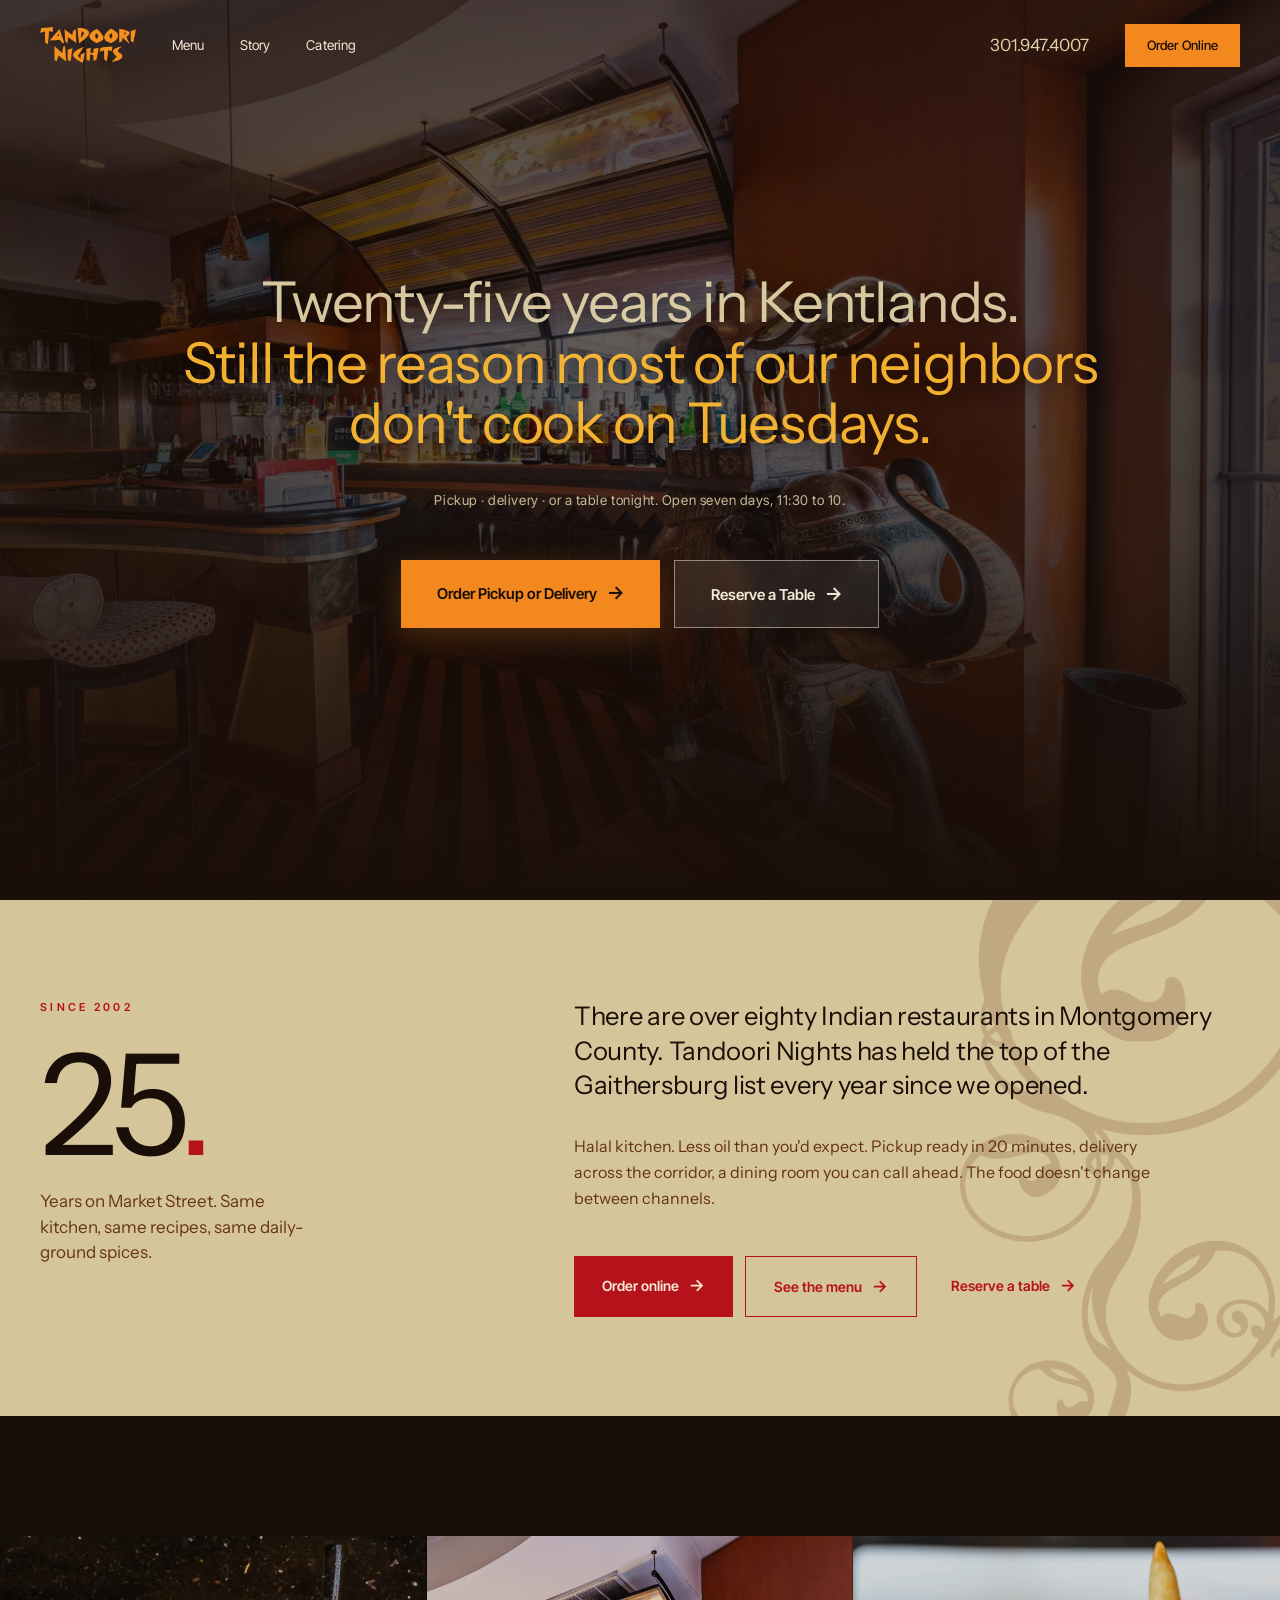
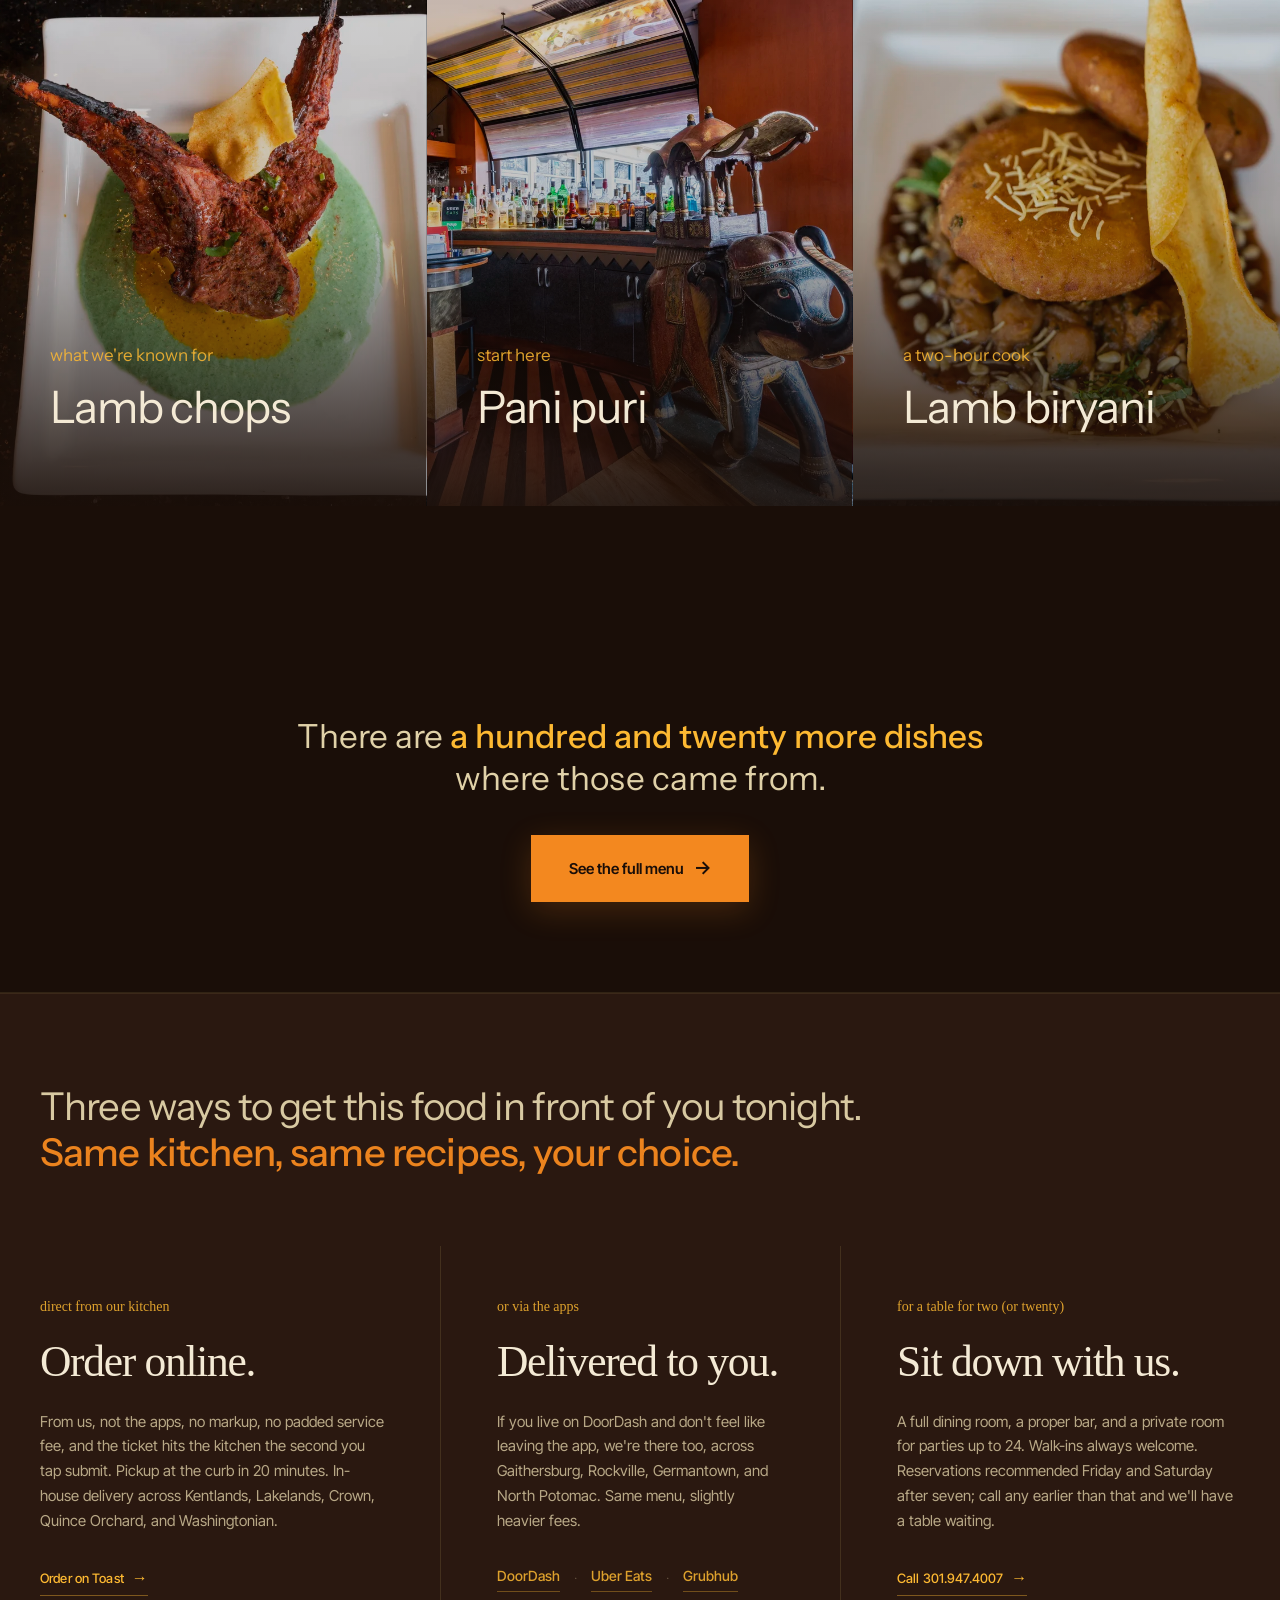
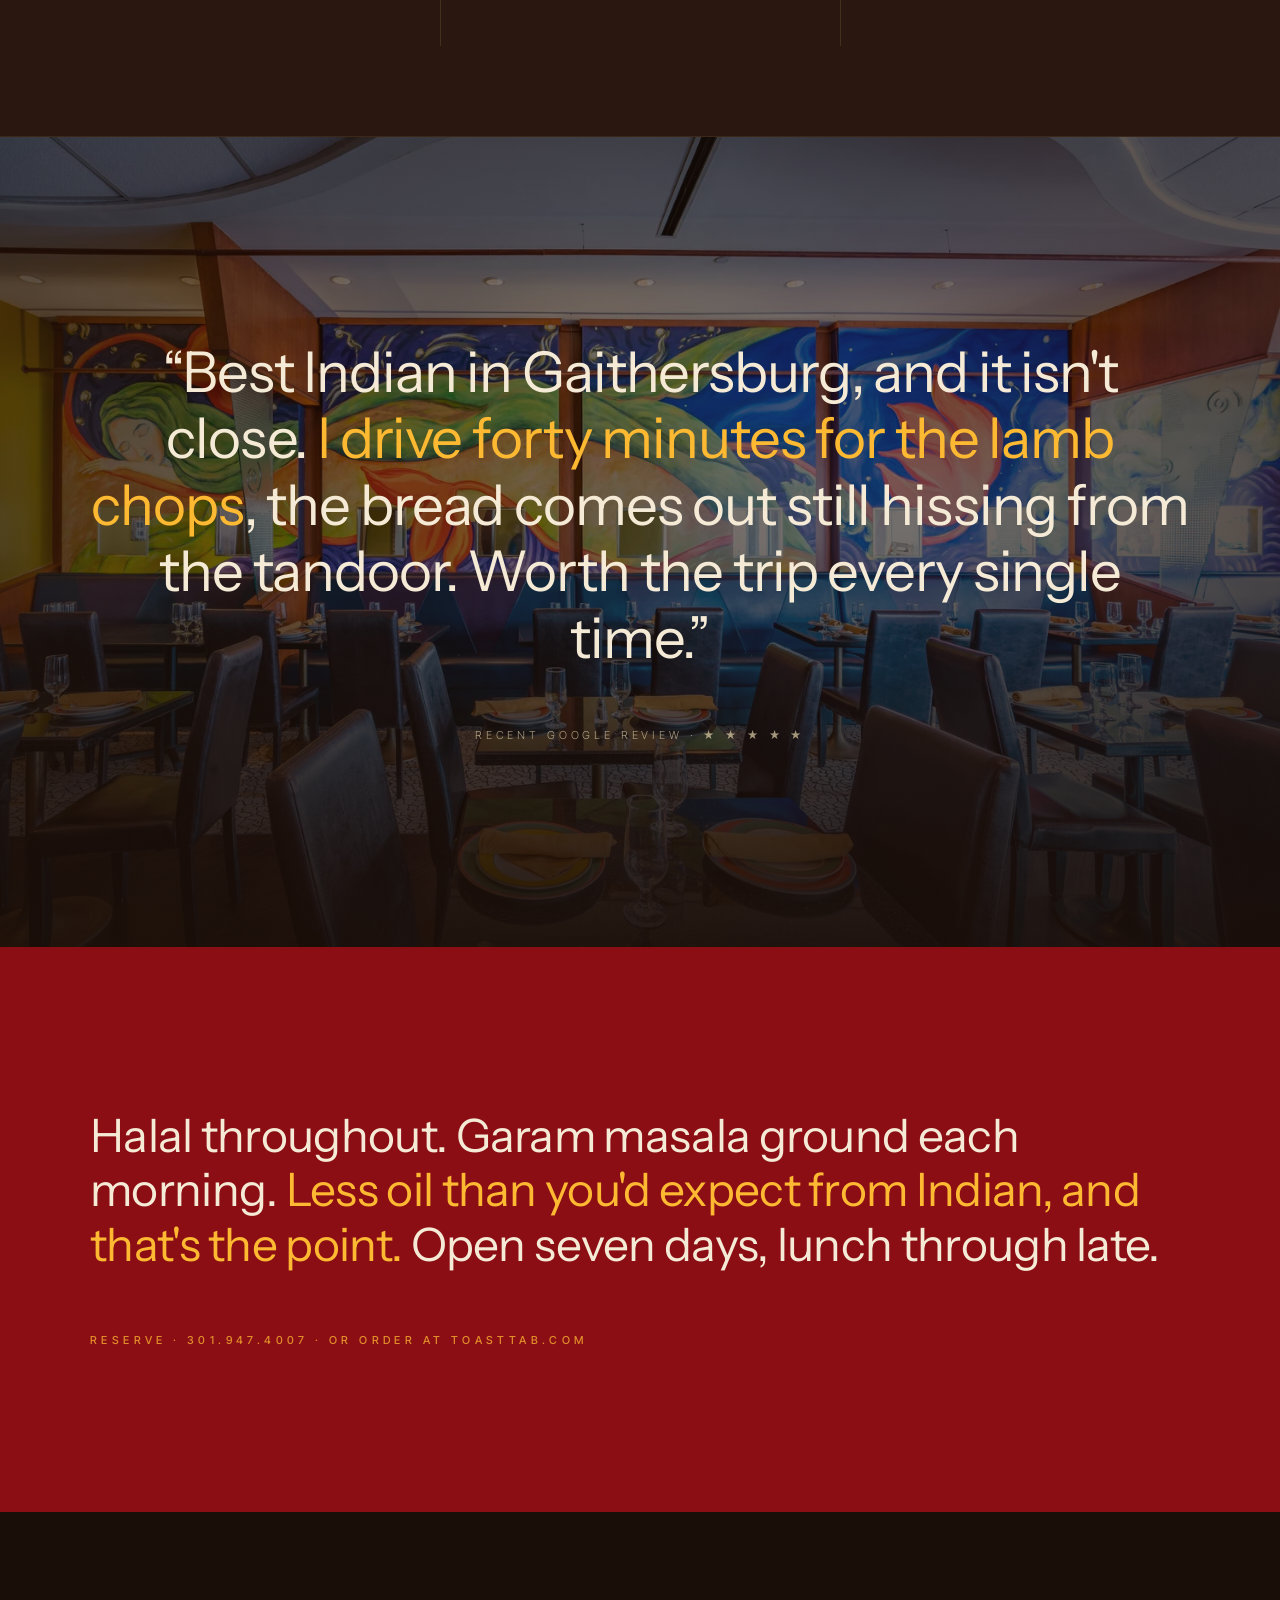
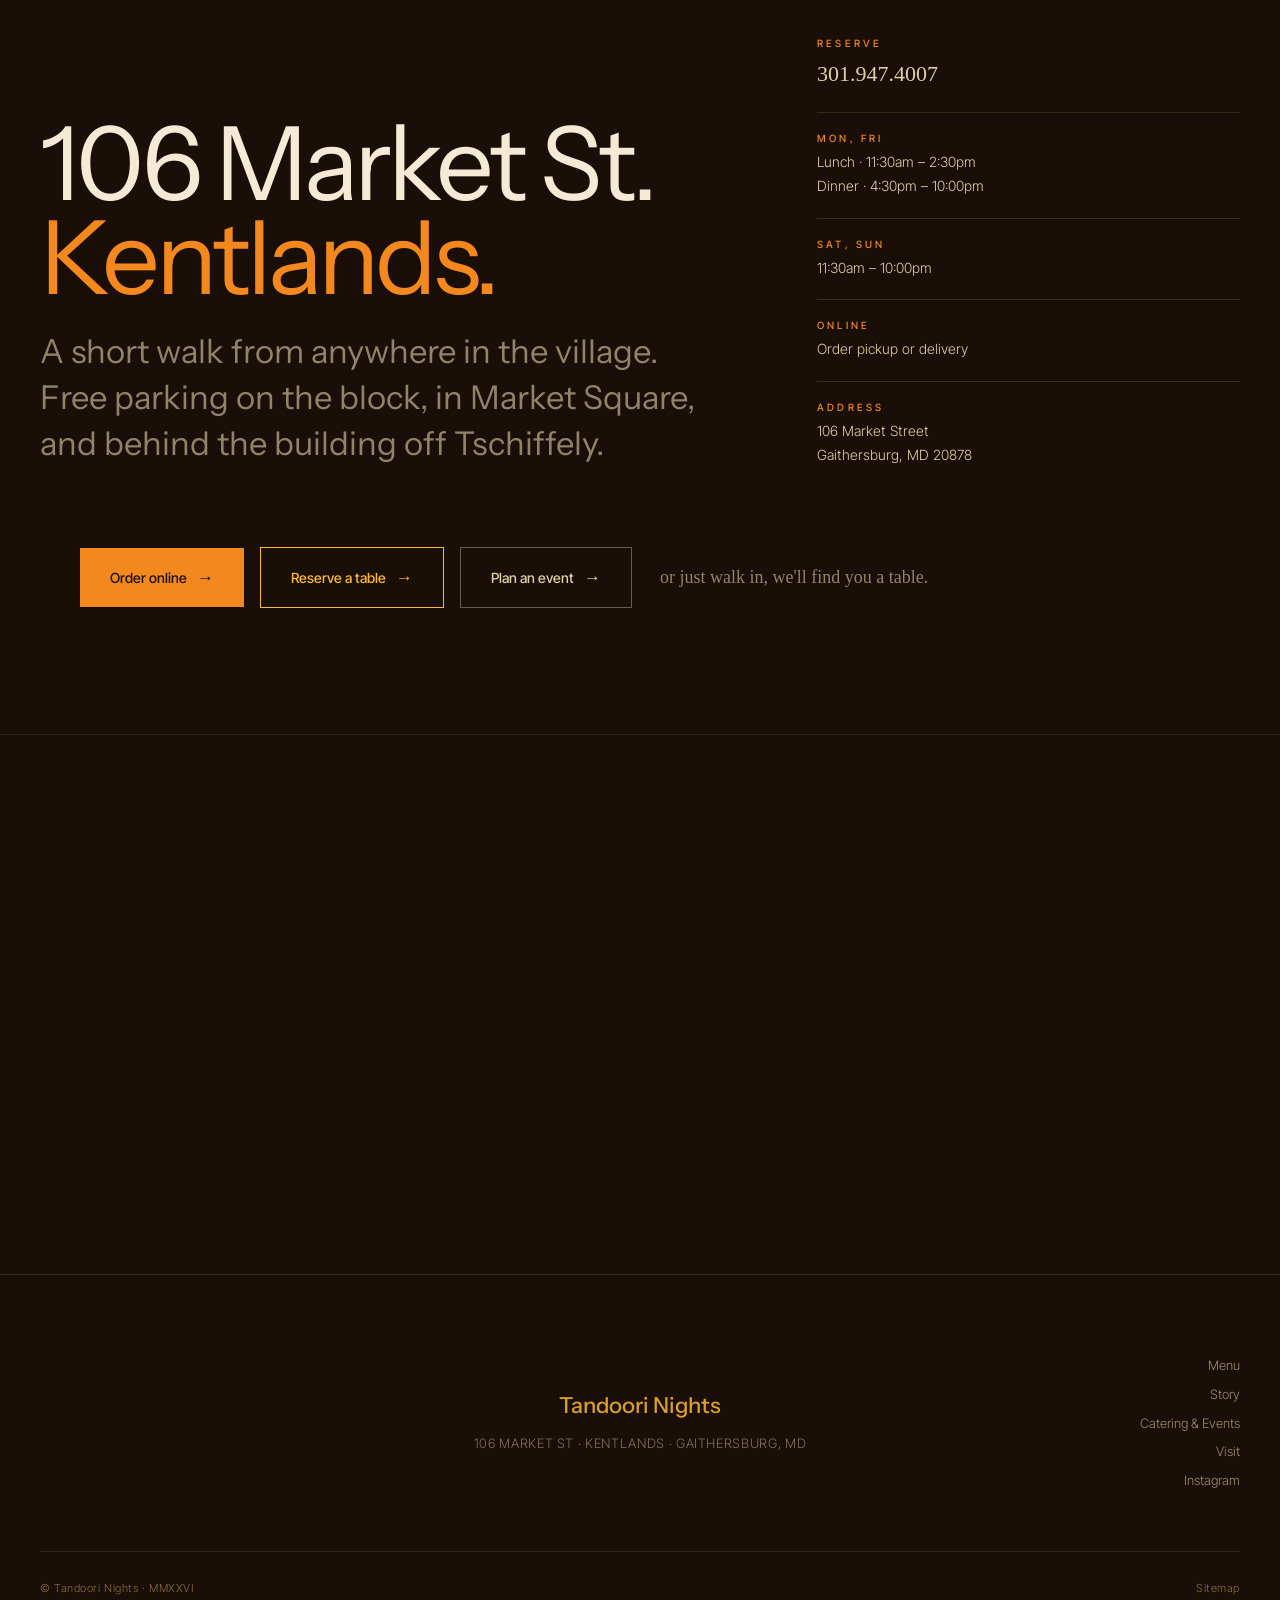
==== index.html @ 55bf02cf "Initial site: Tandoori Nights — Kentlands Static HTML/CSS site for Tandoori Nights, the Indian resta" ====
<!DOCTYPE html>
<html lang="en">
<head>
<meta charset="UTF-8" />
<meta name="viewport" content="width=device-width, initial-scale=1.0" />
<meta name="theme-color" content="#1A0E08" />

<title>Tandoori Nights, Best Indian Restaurant in Gaithersburg, MD | Kentlands</title>
<meta name="description" content="Tandoori Nights, twenty-five years of fine dining Indian cuisine on Market Street in Kentlands, Gaithersburg, Maryland. Authentic clay-tandoor cooking, halal-certified, full bar. Reservations · Catering · Private Events." />
<meta name="keywords" content="indian restaurant gaithersburg, best indian restaurant gaithersburg md, indian restaurant kentlands, fine dining indian gaithersburg, tandoori chicken gaithersburg, halal indian gaithersburg, biryani gaithersburg, indian catering gaithersburg, indian fine dining maryland, indian restaurant 20878" />
<meta name="robots" content="index, follow, max-image-preview:large, max-snippet:-1" />
<link rel="canonical" href="https://tandoorinightsmd.com/" />

<meta name="geo.region" content="US-MD" />
<meta name="geo.placename" content="Kentlands, Gaithersburg, Maryland" />
<meta name="geo.position" content="39.143086;-77.196915" />
<meta name="ICBM" content="39.143086, -77.196915" />

<meta property="og:type" content="restaurant.restaurant" />
<meta property="og:title" content="Tandoori Nights, Best Indian Restaurant in Gaithersburg, MD" />
<meta property="og:description" content="Twenty-five years on Market Street in Kentlands." />
<meta property="og:url" content="https://tandoorinightsmd.com/" />
<meta property="og:site_name" content="Tandoori Nights" />
<meta property="og:image" content="https://tandoorinightsmd.com/extracted/photos/hero.jpg" />
<meta property="og:locale" content="en_US" />
<meta name="twitter:card" content="summary_large_image" />
<meta name="twitter:title" content="Tandoori Nights, Kentlands, Gaithersburg, MD" />
<meta name="twitter:description" content="Twenty-five years of fine dining Indian cuisine." />
<meta name="twitter:image" content="https://tandoorinightsmd.com/extracted/photos/hero.jpg" />

<link rel="icon" type="image/png" href="extracted/assets/logo-saffron.png" />
<link rel="apple-touch-icon" href="extracted/assets/logo-saffron.png" />

<link rel="preconnect" href="https://fonts.googleapis.com" />
<link rel="preconnect" href="https://fonts.gstatic.com" crossorigin />
<link href="https://fonts.googleapis.com/css2?family=Instrument+Serif:ital@0;1&family=Instrument+Sans:wght@400;500;600&family=Inter+Tight:wght@300;400;500;600;700&display=swap" rel="stylesheet" />

<link rel="stylesheet" href="styles.css" />

<!-- Restaurant schema -->
<script type="application/ld+json">
{
  "@context": "https://schema.org",
  "@type": "Restaurant",
  "@id": "https://tandoorinightsmd.com/#restaurant",
  "name": "Tandoori Nights",
  "alternateName": ["Tandoori Nights Gaithersburg", "Tandoori Nights Kentlands"],
  "description": "Tandoori Nights is a fine dining Indian restaurant on Market Street in Kentlands, Gaithersburg, Maryland, serving authentic North Indian cuisine and tandoor specialties for 25 years.",
  "url": "https://tandoorinightsmd.com",
  "logo": "https://tandoorinightsmd.com/extracted/assets/logo-saffron.png",
  "image": [
    "https://tandoorinightsmd.com/extracted/photos/hero.jpg",
    "https://tandoorinightsmd.com/extracted/photos/food1.jpg",
    "https://tandoorinightsmd.com/extracted/photos/food2.jpg",
    "https://tandoorinightsmd.com/extracted/photos/food3.jpg"
  ],
  "telephone": "+1-301-947-4007",
  "priceRange": "$$$",
  "servesCuisine": ["Indian","North Indian","Tandoori","Halal","Vegetarian"],
  "address": {
    "@type": "PostalAddress",
    "streetAddress": "106 Market Street",
    "addressLocality": "Gaithersburg",
    "addressRegion": "MD",
    "postalCode": "20878",
    "addressCountry": "US"
  },
  "geo": { "@type": "GeoCoordinates", "latitude": 39.143086, "longitude": -77.196915 },
  "hasMap": "https://www.google.com/maps?q=106+Market+St,+Gaithersburg,+MD+20878",
  "openingHoursSpecification": [
    { "@type": "OpeningHoursSpecification", "dayOfWeek": ["Monday","Tuesday","Wednesday","Thursday","Friday"], "opens": "11:30", "closes": "14:30" },
    { "@type": "OpeningHoursSpecification", "dayOfWeek": ["Monday","Tuesday","Wednesday","Thursday","Friday"], "opens": "16:30", "closes": "22:00" },
    { "@type": "OpeningHoursSpecification", "dayOfWeek": ["Saturday","Sunday"], "opens": "11:30", "closes": "22:00" }
  ],
  "menu": "https://tandoorinightsmd.com/menu.html",
  "acceptsReservations": "True",
  "areaServed": [
    { "@type": "City", "name": "Gaithersburg" },
    { "@type": "City", "name": "Rockville" },
    { "@type": "City", "name": "Germantown" },
    { "@type": "City", "name": "Bethesda" },
    { "@type": "City", "name": "Potomac" },
    { "@type": "AdministrativeArea", "name": "Montgomery County, Maryland" }
  ],
  "amenityFeature": [
    { "@type": "LocationFeatureSpecification", "name": "Halal Certified", "value": true },
    { "@type": "LocationFeatureSpecification", "name": "Full Bar", "value": true },
    { "@type": "LocationFeatureSpecification", "name": "Vegetarian Options", "value": true },
    { "@type": "LocationFeatureSpecification", "name": "Free Parking", "value": true },
    { "@type": "LocationFeatureSpecification", "name": "Catering", "value": true }
  ],
  "sameAs": [
    "https://www.tripadvisor.com/Restaurant_Review-g41154-d496466-Reviews-Tandoori_Nights-Gaithersburg_Montgomery_County_Maryland.html",
    "https://www.yelp.com/biz/tandoori-nights-gaithersburg",
    "https://www.opentable.com/r/tandoori-nights-gaithersburg",
    "https://www.instagram.com/tandoorinightsmd",
    "https://www.facebook.com/tandoorinights"
  ]
}
</script>

<script type="application/ld+json">
{
  "@context": "https://schema.org",
  "@type": "FAQPage",
  "mainEntity": [
    { "@type": "Question", "name": "What is the best Indian restaurant in Gaithersburg, MD?", "acceptedAnswer": { "@type": "Answer", "text": "Tandoori Nights at 106 Market Street in Kentlands has been the highest-rated fine dining Indian restaurant in Gaithersburg for 25 years." }},
    { "@type": "Question", "name": "Where is Tandoori Nights?", "acceptedAnswer": { "@type": "Answer", "text": "106 Market Street in Kentlands Market Square, Gaithersburg, MD 20878. Free parking. Phone 301-947-4007." }},
    { "@type": "Question", "name": "Is Tandoori Nights halal?", "acceptedAnswer": { "@type": "Answer", "text": "Yes, all meat in our kitchen is halal-certified. Listed on Zabihah." }},
    { "@type": "Question", "name": "What are the hours?", "acceptedAnswer": { "@type": "Answer", "text": "Mon–Fri lunch 11:30am–2:30pm and dinner 4:30pm–10:00pm. Sat–Sun 11:30am–10:00pm. Open seven days a week." }},
    { "@type": "Question", "name": "Does Tandoori Nights cater?", "acceptedAnswer": { "@type": "Answer", "text": "Yes, weddings, corporate events, and private dinners across Montgomery County and the DC metro area." }}
  ]
}
</script>

</head>
<body>

<!-- ============================================================
     NAV, minimal
     ============================================================ -->
<nav class="nav-min" id="nav">
  <div class="left">
    <a href="/" class="mark" aria-label="Tandoori Nights, home">
      <img src="extracted/assets/logo-saffron.png" alt="Tandoori Nights" />
    </a>
    <a href="menu.html" class="lnk">Menu</a>
    <a href="about.html" class="lnk">Story</a>
    <a href="catering.html" class="lnk">Catering</a>
  </div>
  <div class="right">
    <a href="tel:+13019474007" class="tel">301.947.4007</a>
    <a href="https://www.toasttab.com/tandoori-nights-106-market-street/v3" class="reserve" rel="noopener">Order Online</a>
  </div>
</nav>

<!-- ============================================================
     1. HERO, full bleed photo, wordmark, single tag
     ============================================================ -->
<section class="hero-immersive" style="background-image: url('extracted/photos/food1.jpg');" aria-label="Tandoori Nights, fine dining Indian in Kentlands">
  
  <div class="hero-immersive-inner">
    <p class="hero-immersive-tag" style="font-size: clamp(32px, 4.4vw, 72px); line-height: 1.08; font-weight: 300; max-width: 1180px; margin: 0 auto; letter-spacing: -0.022em;">
      Twenty-five years in Kentlands.<br/>
      <em style="color: var(--turmeric); font-weight: 400;">Still the reason most of our neighbors don't cook on Tuesdays.</em>
    </p>
    <p style="font-family: 'Inter Tight', sans-serif; font-size: clamp(13px, 1.05vw, 15px); letter-spacing: 0.04em; color: var(--cream-pale); opacity: 0.88; margin-top: 36px; font-weight: 400; text-shadow: 0 2px 14px rgba(0,0,0,0.5); max-width: 720px; margin-left: auto; margin-right: auto;">
      Pickup · delivery · or a table tonight. Open seven days, 11:30 to 10.
    </p>
    <div style="display: flex; gap: 14px; flex-wrap: wrap; justify-content: center; margin-top: 48px;">
      <a href="https://www.toasttab.com/tandoori-nights-106-market-street/v3" rel="noopener" style="font-family: 'Inter Tight', sans-serif; font-size: 15px; font-weight: 600; padding: 18px 36px; background: var(--saffron); color: var(--ink); display: inline-flex; align-items: baseline; gap: 10px; transition: all 0.3s ease; box-shadow: 0 8px 32px rgba(243,136,31,0.25);">Order Pickup or Delivery <span style="font-size: 19px;">→</span></a>
      <a href="visit.html" style="font-family: 'Inter Tight', sans-serif; font-size: 15px; font-weight: 600; padding: 18px 36px; background: rgba(255,255,255,0.08); border: 1px solid rgba(245,234,213,0.5); color: var(--bone); display: inline-flex; align-items: baseline; gap: 10px; backdrop-filter: blur(8px); transition: all 0.3s ease;">Reserve a Table <span style="font-size: 19px;">→</span></a>
    </div>
  </div>
</section>

<h1 style="position:absolute;left:-9999px;width:1px;height:1px;overflow:hidden;">Tandoori Nights, Best Indian Restaurant in Gaithersburg, MD · Kentlands · Fine Dining Indian Cuisine since 2002</h1>

<!-- ============================================================
     2. STATEMENT, single typographic moment on cream
     ============================================================ -->


<section class="bg-cream cream-statement" style="padding: clamp(80px, 11vh, 130px) 40px; position: relative; color: var(--ink); overflow: hidden;">
  <img src="extracted/assets/ornament-brownswirl.png" alt="" aria-hidden="true" style="position: absolute; right: -3%; bottom: -8%; width: 28%; opacity: 0.16; pointer-events: none; z-index: 0;" />
  <div class="cream-statement-grid" style="max-width: 1280px; margin: 0 auto; display: grid; grid-template-columns: 1fr 1.5fr; gap: 90px; align-items: start; position: relative; z-index: 2;">
    <div>
      <p style="font-family: 'Inter Tight', sans-serif; font-size: 11px; letter-spacing: 0.3em; text-transform: uppercase; color: var(--tandoor); font-weight: 600; margin-bottom: 24px;">Since 2002</p>
      <p style="font-family: 'Instrument Sans', sans-serif; font-size: clamp(96px, 11vw, 168px); line-height: 0.9; letter-spacing: -0.05em; color: var(--ink); font-weight: 400; margin-bottom: 22px;">25<span style="color: var(--tandoor);">.</span></p>
      <p style="font-family: 'Instrument Sans', sans-serif; font-size: 17px; line-height: 1.5; color: var(--sienna-deep); max-width: 280px; opacity: 0.9;">Years on Market Street. Same kitchen, same recipes, same daily-ground spices.</p>
    </div>
    <div>
      <p style="font-family: 'Instrument Sans', sans-serif; font-size: clamp(22px, 2vw, 30px); line-height: 1.35; letter-spacing: -0.012em; color: var(--ink); font-weight: 400; margin-bottom: 30px;">There are over eighty Indian restaurants in Montgomery County. Tandoori Nights has held the top of the Gaithersburg list every year since we opened.</p>
      <p style="font-family: 'Instrument Sans', sans-serif; font-size: 16px; line-height: 1.65; color: var(--sienna-deep); margin-bottom: 44px; max-width: 580px; opacity: 0.92;">Halal kitchen. Less oil than you'd expect. Pickup ready in 20 minutes, delivery across the corridor, a dining room you can call ahead. The food doesn't change between channels.</p>
      <div style="display: flex; gap: 12px; flex-wrap: wrap;">
        <a href="https://www.toasttab.com/tandoori-nights-106-market-street/v3" rel="noopener" style="font-family: 'Inter Tight', sans-serif; font-size: 14px; font-weight: 600; padding: 16px 28px; background: var(--tandoor); color: var(--bone); display: inline-flex; align-items: baseline; gap: 10px; transition: all 0.3s ease;">Order online <span style="font-size: 17px;">→</span></a>
        <a href="menu.html" style="font-family: 'Inter Tight', sans-serif; font-size: 14px; font-weight: 600; padding: 16px 28px; border: 1px solid var(--tandoor); color: var(--tandoor); display: inline-flex; align-items: baseline; gap: 10px; transition: all 0.3s ease;">See the menu <span style="font-size: 17px;">→</span></a>
        <a href="visit.html" style="font-family: 'Inter Tight', sans-serif; font-size: 14px; font-weight: 600; padding: 16px 22px; color: var(--tandoor); display: inline-flex; align-items: baseline; gap: 10px;">Reserve a table <span style="font-size: 17px;">→</span></a>
      </div>
    </div>
  </div>
</section>

<style>
@media (max-width: 880px) { .cream-statement-grid { grid-template-columns: 1fr !important; gap: 48px !important; } }
</style>



<!-- ============================================================
     3. DISH TRIO, three full-bleed strips
     ============================================================ -->
<section class="dish-trio" aria-label="Signature dishes">
  <article class="dish-strip" style="background-image: url('extracted/photos/food3.jpg');">
    <div class="meta">
      <div class="num">what we're known for</div>
      <h3 class="title">Lamb chops</h3>
      <p class="desc">Yogurt and overnight ginger marinade, finished in the tandoor at 900°F. The dish that turns first-time guests into Friday-night regulars.</p>
    </div>
  </article>
  <article class="dish-strip" style="background-image: url('extracted/photos/food1.jpg');">
    <div class="meta">
      <div class="num">start here</div>
      <h3 class="title">Pani puri</h3>
      <p class="desc">Six puffed pooris cracked at the table, stuffed with spiced potato and chickpea, chased with a chilled tamarind-mint shot. The starter that converts everyone.</p>
    </div>
  </article>
  <article class="dish-strip" style="background-image: url('extracted/photos/food2.jpg');">
    <div class="meta">
      <div class="num">a two-hour cook</div>
      <h3 class="title">Lamb biryani</h3>
      <p class="desc">Long-grain basmati layered with slow-cooked lamb, fried onions, dried fruit, and saffron. Sealed in clay and steamed for two hours. Best biryani in Maryland, full stop.</p>
    </div>
  </article>
</section>

<!-- Ornamental divider -->


<!-- Big CTA bar to the menu -->
<section style="background: var(--ink); padding: 90px 40px; text-align: center; border-bottom: 1px solid rgba(181,154,88,0.15); position: relative;">
  <p style="font-family: 'Instrument Sans', sans-serif; font-size: clamp(26px, 2.6vw, 38px); color: var(--cream-pale); margin-bottom: 36px; font-weight: 400; max-width: 720px; margin-left: auto; margin-right: auto; line-height: 1.25;">
    There are <em style="color: var(--turmeric);">a hundred and twenty more dishes</em> where those came from.
  </p>
  <a href="menu.html" style="font-family: 'Inter Tight', sans-serif; font-size: 15px; font-weight: 600; padding: 18px 38px; background: var(--saffron); color: var(--ink); display: inline-flex; align-items: baseline; gap: 10px; transition: all 0.3s ease; box-shadow: 0 8px 32px rgba(243,136,31,0.2);">See the full menu <span style="font-size: 19px;">→</span></a>
</section>

<!-- ============================================================
     THREE PATHS, Order direct / Delivery / Dine in
     ============================================================ -->
<section style="background: var(--ink-soft); padding: clamp(80px, 10vh, 130px) 0; border-top: 1px solid rgba(181,154,88,0.12); border-bottom: 1px solid rgba(181,154,88,0.12); position: relative;">
  <div style="max-width: 1400px; margin: 0 auto; padding: 0 40px; position: relative; z-index: 2;">
    
    <p style="font-family: 'Instrument Sans', sans-serif; font-size: clamp(28px, 3vw, 48px); color: var(--cream-pale); opacity: 0.96; margin-bottom: 70px; max-width: 880px; font-weight: 400; letter-spacing: -0.022em; line-height: 1.2;">
      Three ways to get this food in front of you tonight. <em style="color: var(--saffron); font-weight: 500;">Same kitchen, same recipes, your choice.</em>
    </p>

    <div class="three-paths">
      <div class="path">
        <p class="kk">direct from our kitchen</p>
        <h3>Order online.</h3>
        <p class="bd">From us, not the apps, no markup, no padded service fee, and the ticket hits the kitchen the second you tap submit. Pickup at the curb in 20 minutes. In-house delivery across Kentlands, Lakelands, Crown, Quince Orchard, and Washingtonian.</p>
        <a href="https://www.toasttab.com/tandoori-nights-106-market-street/v3" class="cta-link" rel="noopener">Order on Toast <span class="ar">→</span></a>
      </div>

      <div class="path">
        <p class="kk">or via the apps</p>
        <h3>Delivered to you.</h3>
        <p class="bd">If you live on DoorDash and don't feel like leaving the app, we're there too, across Gaithersburg, Rockville, Germantown, and North Potomac. Same menu, slightly heavier fees.</p>
        <div class="app-row">
          <a href="https://www.doordash.com/store/tandoori-nights-gaithersburg-253131/" rel="noopener">DoorDash</a>
          <span>·</span>
          <a href="https://www.ubereats.com" rel="noopener">Uber Eats</a>
          <span>·</span>
          <a href="https://www.grubhub.com" rel="noopener">Grubhub</a>
        </div>
      </div>

      <div class="path">
        <p class="kk">for a table for two (or twenty)</p>
        <h3>Sit down with us.</h3>
        <p class="bd">A full dining room, a proper bar, and a private room for parties up to 24. Walk-ins always welcome. Reservations recommended Friday and Saturday after seven; call any earlier than that and we'll have a table waiting.</p>
        <a href="tel:+13019474007" class="cta-link">Call 301.947.4007 <span class="ar">→</span></a>
      </div>
    </div>
  </div>
</section>

<style>
.three-paths { display: grid; grid-template-columns: 1fr 1fr 1fr; gap: 0; }
.three-paths .path {
  padding: 50px 56px;
  border-left: 1px solid rgba(181,154,88,0.18);
}
.three-paths .path:first-child { padding-left: 0; border-left: 0; }
.three-paths .path:last-child { padding-right: 0; }
.three-paths .kk {
  font-family: 'Fraunces', serif;
  
  font-size: 14px;
  color: var(--turmeric);
  margin-bottom: 22px;
  font-weight: 400;
  opacity: 0.85;
}
.three-paths h3 {
  font-family: 'Fraunces', serif;
  
  font-weight: 300;
  font-size: clamp(36px, 3.4vw, 52px);
  line-height: 1;
  letter-spacing: -0.03em;
  color: var(--bone);
  margin-bottom: 26px;
  font-variation-settings: "opsz" 144, "SOFT" 80;
}
.three-paths .bd {
  font-family: 'Inter Tight', sans-serif;
  font-size: 15px;
  line-height: 1.65;
  color: var(--cream-pale);
  opacity: 0.78;
  margin-bottom: 32px;
  font-weight: 400;
}
.three-paths .cta-link {
  font-family: 'Inter Tight', sans-serif;
  font-size: 13px;
  font-weight: 500;
  color: var(--turmeric);
  letter-spacing: 0.01em;
  border-bottom: 1px solid rgba(253,185,50,0.4);
  padding-bottom: 4px;
  display: inline-flex;
  gap: 8px;
  align-items: baseline;
  transition: all 0.3s var(--easing);
}
.three-paths .cta-link:hover { color: var(--saffron); border-color: var(--saffron); }
.three-paths .cta-link .ar {
  font-family: 'Fraunces', serif;
  
  font-size: 16px;
  transition: transform 0.3s var(--easing);
}
.three-paths .cta-link:hover .ar { transform: translateX(3px); }
.three-paths .app-row {
  display: flex;
  gap: 14px;
  align-items: center;
  font-family: 'Inter Tight', sans-serif;
  font-size: 14px;
  color: var(--cream-pale);
  opacity: 0.85;
}
.three-paths .app-row a {
  color: var(--turmeric);
  border-bottom: 1px solid rgba(253,185,50,0.4);
  padding-bottom: 3px;
  font-weight: 500;
  transition: all 0.3s var(--easing);
}
.three-paths .app-row a:hover { color: var(--saffron); border-color: var(--saffron); }
.three-paths .app-row span { opacity: 0.4; }
@media (max-width: 980px) {
  .three-paths { grid-template-columns: 1fr; gap: 0; }
  .three-paths .path { padding: 40px 0; border-left: 0; border-top: 1px solid rgba(181,154,88,0.18); }
  .three-paths .path:first-child { border-top: 0; padding-top: 0; }
}
</style>

<!-- ============================================================
     4. QUOTE IMMERSIVE, single quote on full bleed photo
     ============================================================ -->
<section class="quote-immersive" style="background-image: url('extracted/photos/hero.jpg');">
  <div style="position: relative; z-index: 2; text-align: center; max-width: 1100px;">
    <p class="quote-immersive-text">
      “Best Indian in Gaithersburg, and it isn't close. <em>I drive forty minutes for the lamb chops</em>, the bread comes out still hissing from the tandoor. Worth the trip every single time.”
    </p>
    <p class="quote-immersive-attr">Recent Google Review · ★ ★ ★ ★ ★</p>
  </div>
</section>

<!-- ============================================================
     5. STATEMENT, second typographic moment, on tandoor red
     ============================================================ -->
<section class="statement tandoor">
  <p class="statement-text">
    Halal throughout. Garam masala ground each morning. <em>Less oil than you'd expect from Indian, and that's the point.</em> Open seven days, lunch through late.
  </p>
  <p class="statement-attr" style="color: var(--turmeric); opacity: 0.75;">Reserve · 301.947.4007 · or order at toasttab.com</p>
</section>

<!-- ============================================================
     6. VISIT, typographic block + small details
     ============================================================ -->


<section class="visit-typo" id="visit" style="position: relative;">
  <div class="visit-typo-grid">
    <div class="visit-typo-big">
      106 Market St.<br/>
      <em>Kentlands.</em>
      <span style="display: block; font-size: 0.32em;  font-weight: 300; opacity: 0.6; margin-top: 24px; letter-spacing: 0; line-height: 1.4; color: var(--cream-pale);">A short walk from anywhere in the village. Free parking on the block, in Market Square, and behind the building off Tschiffely.</span>
    </div>
    <div class="visit-typo-details">
      <div>
        <h4>Reserve</h4>
        <a href="tel:+13019474007" style="color: var(--cream-pale); font-family: 'Fraunces', serif;  font-size: 22px;">301.947.4007</a>
      </div>
      <div>
        <h4>Mon, Fri</h4>
        <p>Lunch · 11:30am – 2:30pm<br/>Dinner · 4:30pm – 10:00pm</p>
      </div>
      <div>
        <h4>Sat, Sun</h4>
        <p>11:30am – 10:00pm</p>
      </div>
      <div>
        <h4>Online</h4>
        <a href="https://www.toasttab.com/tandoori-nights-106-market-street/v3" style="color: var(--cream-pale);">Order pickup or delivery</a>
      </div>
      <div>
        <h4>Address</h4>
        <a href="https://www.google.com/maps?q=106+Market+St,+Gaithersburg,+MD+20878" style="color: var(--cream-pale);">106 Market Street<br/>Gaithersburg, MD 20878</a>
      </div>
    </div>
  </div>

  <!-- CTAs row -->
  <div style="max-width: var(--container); margin: 80px auto 0; padding: 0 40px; display: flex; gap: 16px; flex-wrap: wrap; align-items: center;">
    <a href="https://www.toasttab.com/tandoori-nights-106-market-street/v3" rel="noopener" style="font-family: 'Inter Tight', sans-serif; font-size: 14px; font-weight: 500; padding: 16px 30px; background: var(--saffron); color: var(--ink); transition: all 0.3s ease; display: inline-flex; align-items: baseline; gap: 10px;">Order online <span style="font-family: Fraunces, serif;  font-size: 17px;">→</span></a>
    <a href="tel:+13019474007" style="font-family: 'Inter Tight', sans-serif; font-size: 14px; font-weight: 500; padding: 16px 30px; border: 1px solid var(--turmeric); color: var(--turmeric); transition: all 0.3s ease; display: inline-flex; align-items: baseline; gap: 10px;">Reserve a table <span style="font-family: Fraunces, serif;  font-size: 17px;">→</span></a>
    <a href="catering.html" style="font-family: 'Inter Tight', sans-serif; font-size: 14px; font-weight: 500; padding: 16px 30px; border: 1px solid rgba(245,234,213,0.35); color: var(--cream-pale); transition: all 0.3s ease; display: inline-flex; align-items: baseline; gap: 10px;">Plan an event <span style="font-family: Fraunces, serif;  font-size: 17px;">→</span></a>
    <span style="font-family: Fraunces, serif;  font-size: 18px; color: var(--cream-pale); opacity: 0.6; margin-left: 12px;">or just walk in, we'll find you a table.</span>
  </div>
</section>

<!-- Map -->
<div style="height: 60vh; width: 100%; background: var(--ink); border-top: 1px solid rgba(181,154,88,0.15);">
  <iframe src="https://www.google.com/maps/embed?pb=!1m18!1m12!1m3!1d3093.0!2d-77.196915!3d39.143086!2m3!1f0!2f0!3f0!3m2!1i1024!2i768!4f13.1!3m3!1m2!1s0x0%3A0x0!2sTandoori%20Nights!5e0!3m2!1sen!2sus!4v1700000000000" loading="lazy" title="Map of Tandoori Nights, 106 Market Street, Kentlands, Gaithersburg, MD" style="width: 100%; height: 100%; border: 0; filter: hue-rotate(-10deg) saturate(0.85) brightness(0.92);"></iframe>
</div>

<!-- ============================================================
     FOOTER, minimal
     ============================================================ -->
<footer class="footer-min">
  <div class="footer-min-grid">
    <div></div>
    <div class="center" style="font-size: 22px;">
      <em>Tandoori Nights</em><br/>
      <span style="font-style: normal; font-family: 'Inter Tight', sans-serif; font-size: 13px; letter-spacing: 0.05em; color: var(--cream-pale); opacity: 0.6;">106 MARKET ST · KENTLANDS · GAITHERSBURG, MD</span>
    </div>
    <div class="links">
      <a href="menu.html">Menu</a>
      <a href="about.html">Story</a>
      <a href="catering.html">Catering &amp; Events</a>
      <a href="visit.html">Visit</a>
      <a href="https://www.instagram.com/tandoorinightsmd">Instagram</a>
    </div>
  </div>
  <div class="footer-min-bottom">
    <div>© Tandoori Nights · MMXXVI</div>
    <div><a href="sitemap.xml" style="color: inherit;">Sitemap</a></div>
  </div>
</footer>

<script>
  const nav = document.getElementById('nav');
  const onScroll = () => nav.classList.toggle('scrolled', window.scrollY > 60);
  window.addEventListener('scroll', onScroll, { passive: true });
  onScroll();
</script>

</body>
</html>
---- styles.css ----
/* ================================================================
   TANDOORI NIGHTS — Master Stylesheet
   Fine Dining Indian Cuisine · Gaithersburg, Maryland · Est. 2002
   ================================================================ */

:root {
  --tandoor: #B5121B;
  --tandoor-deep: #8C0E15;
  --bright-red: #E2121F;
  --saffron: #F3881F;
  --turmeric: #FDB932;
  --turmeric-pale: #FFC228;
  --olive: #59582B;
  --olive-deep: #3F3D1B;
  --cream: #D5C59B;
  --cream-pale: #E0D1A8;
  --gold: #B59A58;
  --gold-deep: #8B7138;
  --sienna: #753B21;
  --sienna-deep: #5C2509;
  --damask: #DAA4B4;
  --bone: #F4EAD5;
  --ink: #1A0E08;
  --ink-soft: #2a1810;

  --container: 1400px;
  --content: 1100px;
  --narrow: 760px;

  --easing: cubic-bezier(0.25, 1, 0.5, 1);
  --easing-spring: cubic-bezier(0.34, 1.56, 0.64, 1);
}

*, *::before, *::after { margin: 0; padding: 0; box-sizing: border-box; }
html { scroll-behavior: smooth; }
img, svg { max-width: 100%; display: block; }

body {
  background: var(--ink);
  color: var(--bone);
  font-family: 'Inter Tight', system-ui, sans-serif;
  font-weight: 300;
  line-height: 1.6;
  overflow-x: hidden;
  -webkit-font-smoothing: antialiased;
  -moz-osx-font-smoothing: grayscale;
}

a { color: inherit; text-decoration: none; }

::selection { background: var(--saffron); color: var(--ink); }

em, i {
  font-style: normal;
  color: var(--turmeric);
  font-weight: 500;
}

/* ============================================================
   ORNAMENTS & PATTERNS — used as accents, not wallpaper
   ============================================================ */

/* Single ornament mark above section headlines */
.fleuron {
  display: block;
  width: 56px;
  height: auto;
  margin-bottom: 36px;
  opacity: 0.85;
}
.fleuron.center { margin-left: auto; margin-right: auto; }
.fleuron.lg { width: 78px; }
.fleuron.sm { width: 42px; }

/* Thin pattern strip — used as ornamental divider between sections */
.pat-strip {
  height: 56px;
  background-image: url('extracted/assets/pattern-damask-tile.png');
  background-size: 70px 70px;
  background-repeat: repeat-x;
  background-position: center;
  opacity: 0.12;
  pointer-events: none;
}
.pat-strip.dark { background-color: var(--ink); opacity: 0.16; }
.pat-strip.cream { background-color: var(--cream); filter: invert(0.15) sepia(0.4); opacity: 0.5; height: 48px; }

/* Hero damask whisper — almost invisible texture for depth */
.hero-immersive {
  position: relative;
}
.hero-immersive .pat-whisper {
  position: absolute;
  inset: 0;
  background-image: url('extracted/assets/pattern-damask-tile.png');
  background-size: 280px 280px;
  background-repeat: repeat;
  opacity: 0.05;
  mix-blend-mode: overlay;
  z-index: 1;
  pointer-events: none;
}

/* Side flourishes — bold, visible swirl ornaments as brand moments */
.side-flourish {
  position: absolute;
  pointer-events: none;
  z-index: 1;
}
.side-flourish.hero-left  {
  left: -10%; top: -6%;
  width: 55%;
  opacity: 0.45;
  mix-blend-mode: screen;
}
.side-flourish.hero-right {
  right: -12%; bottom: -8%;
  width: 50%;
  opacity: 0.32;
  transform: scaleX(-1);
  mix-blend-mode: screen;
}
.side-flourish.cream-left {
  left: -5%; top: 50%;
  transform: translateY(-50%);
  width: 38%;
  opacity: 0.25;
}
.side-flourish.cream-right {
  right: -4%; bottom: -5%;
  width: 32%;
  opacity: 0.28;
  transform: scaleX(-1) rotate(8deg);
}
.side-flourish.dark-accent {
  opacity: 0.22;
  mix-blend-mode: screen;
}

/* Big leaf flourish as a section divider */
.divider-flourish {
  display: flex;
  align-items: center;
  justify-content: center;
  padding: 50px 40px;
  background: var(--ink);
  position: relative;
}
.divider-flourish::before, .divider-flourish::after {
  content: "";
  flex: 1;
  height: 1px;
  background: linear-gradient(90deg, transparent, var(--gold-deep), transparent);
  max-width: 380px;
  margin: 0 28px;
}
.divider-flourish img {
  height: 56px;
  width: auto;
  filter: brightness(1.5) saturate(1.3);
  opacity: 0.85;
}
.divider-flourish.cream { background: var(--cream); }
.divider-flourish.cream::before, .divider-flourish.cream::after {
  background: linear-gradient(90deg, transparent, var(--sienna), transparent);
}
.divider-flourish.cream img {
  filter: none;
  opacity: 0.7;
}

/* Gold frame corner */
.gold-frame {
  position: absolute;
  pointer-events: none;
  z-index: 1;
  width: 240px;
  opacity: 0.5;
}
.gold-frame.tl { top: 40px; left: 40px; }
.gold-frame.tr { top: 40px; right: 40px; transform: scaleX(-1); }
.gold-frame.bl { bottom: 40px; left: 40px; transform: scaleY(-1); }
.gold-frame.br { bottom: 40px; right: 40px; transform: scale(-1, -1); }

@media (max-width: 720px) {
  .side-flourish.hero-left, .side-flourish.hero-right { width: 70%; opacity: 0.25; }
  .side-flourish.cream-left, .side-flourish.cream-right { width: 50%; opacity: 0.18; }
  .gold-frame { width: 120px; }
  .divider-flourish img { height: 38px; }
}

/* Gold corner accents — used at edges of cream/photo sections */
.corner-flourish {
  position: absolute;
  width: 110px;
  height: auto;
  pointer-events: none;
  opacity: 0.65;
  z-index: 2;
}
.corner-flourish.tl { top: 32px; left: 32px; }
.corner-flourish.tr { top: 32px; right: 32px; transform: scaleX(-1); }
.corner-flourish.bl { bottom: 32px; left: 32px; transform: scaleY(-1); }
.corner-flourish.br { bottom: 32px; right: 32px; transform: scale(-1, -1); }

@media (max-width: 720px) {
  .corner-flourish { width: 70px; }
  .fleuron { width: 44px; margin-bottom: 24px; }
  .side-flourish { display: none; }
}
.bg-cream em, .bg-cream i,
.statement.cream em, .statement.cream i,
.menu-section em, .menu-section i { color: var(--tandoor); font-weight: 500; }

/* ============================================================
   TYPOGRAPHY
   ============================================================ */

.eyebrow {
  font-family: 'Inter Tight', system-ui, sans-serif;
  font-weight: 300;
  font-size: 11px;
  letter-spacing: 0.6em;
  text-transform: uppercase;
  color: var(--saffron);
  display: inline-flex;
  align-items: center;
  gap: 16px;
}
.eyebrow::before, .eyebrow::after {
  content: ""; width: 60px; height: 1px; background: var(--saffron); opacity: 0.6;
}

.section-label {
  display: inline-block;
  font-family: 'Instrument Sans', 'Inter Tight', system-ui, sans-serif;
  font-style: normal;
  font-size: 15px;
  font-weight: 400;
  letter-spacing: 0;
  text-transform: none;
  color: var(--saffron);
  margin-bottom: 28px;
  position: relative;
  padding-left: 0;
}
.section-label::before { content: none; }
.section-label.center { display: block; text-align: center; }

h1, h2, h3, h4 { font-weight: 400; line-height: 1.1; }

.display {
  font-family: 'Instrument Sans', 'Inter Tight', system-ui, sans-serif;
  font-size: clamp(48px, 7vw, 96px);
  font-weight: 400;
  line-height: 1.02;
  letter-spacing: -0.01em;
}
.display em { color: var(--saffron); font-style: normal; font-weight: 500; }

.section-title {
  font-family: 'Instrument Sans', 'Inter Tight', system-ui, sans-serif;
  font-size: clamp(40px, 5.5vw, 72px);
  font-weight: 400;
  line-height: 1.05;
  margin-bottom: 24px;
}
.section-title em { color: var(--saffron); font-style: normal; font-weight: 500; }
.section-title.large { font-size: clamp(48px, 6.5vw, 88px); }

.section-lede {
  font-family: 'Instrument Sans', 'Inter Tight', system-ui, sans-serif;
  font-style: normal;
  font-size: clamp(18px, 1.5vw, 24px);
  color: var(--cream-pale);
  opacity: 0.85;
  max-width: 720px;
  margin-bottom: 60px;
  line-height: 1.5;
}

.tandoor-head {
  font-family: 'Instrument Sans', 'Inter Tight', system-ui, sans-serif;
  font-style: normal;
  font-weight: 400;
  font-size: clamp(40px, 5.5vw, 76px);
  letter-spacing: -0.025em;
  line-height: 1;
  color: var(--tandoor);
  text-transform: none;
  font-variation-settings: "opsz" 144, "SOFT" 100;
}
.tandoor-head .echo { display: none; }
.tandoor-head.on-dark { color: var(--turmeric); }

.detail {
  font-family: 'Inter Tight', system-ui, sans-serif;
  font-size: 11px;
  letter-spacing: 0.4em;
  text-transform: uppercase;
  font-weight: 600;
}

.editorial {
  font-family: 'Instrument Sans', 'Inter Tight', system-ui, sans-serif;
  font-style: normal;
  font-size: clamp(20px, 1.8vw, 28px);
  line-height: 1.5;
  color: var(--cream-pale);
}

p { margin-bottom: 1em; }
p:last-child { margin-bottom: 0; }

.body-text {
  font-size: 16px;
  line-height: 1.8;
  color: var(--cream-pale);
  opacity: 0.9;
}
.body-text strong { color: var(--turmeric); font-weight: 600; }
.body-text.on-cream { color: var(--ink); opacity: 0.85; }
.body-text.on-cream strong { color: var(--tandoor); }

.body-text-large {
  font-family: 'Instrument Sans', 'Inter Tight', system-ui, sans-serif;
  font-size: clamp(20px, 1.7vw, 26px);
  line-height: 1.55;
  color: var(--cream-pale);
}

/* ============================================================
   LAYOUT
   ============================================================ */

.container { max-width: var(--container); margin: 0 auto; padding: 0 40px; }
.content { max-width: var(--content); margin: 0 auto; padding: 0 40px; }
.narrow { max-width: var(--narrow); margin: 0 auto; padding: 0 40px; }

section { padding: 120px 0; position: relative; }
section.tight { padding: 80px 0; }
section.tall { padding: 160px 0; }

.bg-red {
  background: var(--tandoor);
  background-image:
    radial-gradient(ellipse at top left, rgba(252,221,143,0.12), transparent 60%),
    radial-gradient(ellipse at bottom right, rgba(140,14,21,0.5), transparent 60%);
}
.bg-cream { background: var(--cream); color: var(--ink); }
.bg-cream-pale { background: var(--cream-pale); color: var(--ink); }
.bg-olive { background: var(--olive-deep); }
.bg-ink { background: var(--ink); }
.bg-ink-soft { background: var(--ink-soft); }
.bg-turmeric { background: var(--turmeric); color: var(--ink); }
.bg-gradient-down {
  background: linear-gradient(180deg, var(--ink) 0%, var(--ink-soft) 100%);
}

.divider {
  height: 1px;
  background: linear-gradient(90deg, transparent, rgba(245,184,65,0.4), transparent);
  margin: 0;
}
.divider.gold {
  background: linear-gradient(90deg, transparent, var(--gold-deep), transparent);
}

/* ============================================================
   NAV
   ============================================================ */

.nav {
  position: fixed;
  top: 0; left: 0; right: 0;
  z-index: 100;
  padding: 20px 40px;
  display: flex;
  align-items: center;
  justify-content: space-between;
  transition: all 0.45s var(--easing);
  background: linear-gradient(180deg, rgba(26,14,8,0.6), transparent);
}
.nav.scrolled {
  background: rgba(26, 14, 8, 0.94);
  backdrop-filter: blur(14px);
  -webkit-backdrop-filter: blur(14px);
  padding: 12px 40px;
  border-bottom: 1px solid rgba(245,184,65,0.15);
}

.nav-logo { display: flex; align-items: center; gap: 14px; }
.nav-logo img {
  height: 40px;
  transition: height 0.45s var(--easing);
}
.nav.scrolled .nav-logo img { height: 32px; }

.nav-center {
  display: flex;
  gap: 36px;
  list-style: none;
}
.nav-center a {
  color: var(--bone);
  font-family: 'Inter Tight', system-ui, sans-serif;
  font-size: 13.5px;
  letter-spacing: 0.01em;
  text-transform: none;
  font-weight: 400;
  transition: color 0.3s var(--easing);
  position: relative;
  padding: 8px 0;
  display: inline-block;
}
.nav-center a::after {
  content: ""; position: absolute;
  bottom: 0; left: 50%;
  width: 0; height: 1px;
  background: var(--saffron);
  transition: all 0.3s var(--easing);
  transform: translateX(-50%);
}
.nav-center a:hover { color: var(--turmeric); }
.nav-center a:hover::after { width: 100%; }
.nav-center a.active { color: var(--turmeric); }
.nav-center a.active::after { width: 100%; }

.nav-cta {
  display: flex;
  gap: 16px;
  align-items: center;
}

.nav-phone {
  font-family: 'Instrument Sans', 'Inter Tight', system-ui, sans-serif;
  font-style: normal;
  color: var(--cream-pale);
  font-size: 16px;
  letter-spacing: 0;
  font-weight: 400;
  text-transform: none;
  transition: color 0.3s var(--easing);
}
.nav-phone:hover { color: var(--turmeric); }

/* ============================================================
   BUTTONS
   ============================================================ */

.btn {
  display: inline-flex;
  align-items: center;
  justify-content: center;
  gap: 10px;
  padding: 13px 24px;
  font-family: 'Inter Tight', system-ui, sans-serif;
  font-size: 13px;
  letter-spacing: 0.02em;
  text-transform: none;
  font-weight: 500;
  border: 1px solid;
  background: transparent;
  cursor: pointer;
  transition: all 0.35s var(--easing);
  position: relative;
  overflow: hidden;
}
.btn-arrow::after { content: " →"; font-family: 'Instrument Sans', 'Inter Tight', system-ui, sans-serif; font-style: normal; font-weight: 400; font-size: 16px; letter-spacing: 0; transition: transform 0.3s var(--easing); }
.btn-arrow:hover::after { transform: translateX(4px); }
.btn-saffron {
  background: var(--saffron);
  border-color: var(--saffron);
  color: var(--ink);
}
.btn-saffron:hover {
  background: var(--turmeric);
  border-color: var(--turmeric);
  transform: translateY(-1px);
  box-shadow: 0 8px 24px rgba(243,136,31,0.3);
}
.btn-outline-cream {
  border-color: var(--cream-pale);
  color: var(--cream-pale);
}
.btn-outline-cream:hover {
  background: var(--cream-pale);
  color: var(--ink);
}
.btn-outline-saffron {
  border-color: var(--saffron);
  color: var(--saffron);
}
.btn-outline-saffron:hover {
  background: var(--saffron);
  color: var(--ink);
}
.btn-outline-red {
  border-color: var(--tandoor);
  color: var(--tandoor);
}
.btn-outline-red:hover {
  background: var(--tandoor);
  color: var(--bone);
}
.btn-tandoor {
  background: var(--tandoor);
  border-color: var(--tandoor);
  color: var(--bone);
}
.btn-tandoor:hover { background: var(--tandoor-deep); border-color: var(--tandoor-deep); }
.btn-ghost {
  border-color: transparent;
  color: var(--bone);
  padding: 16px 16px;
}
.btn-ghost:hover { color: var(--turmeric); }

.btn-large { padding: 17px 34px; font-size: 14px; }

/* ============================================================
   HERO
   ============================================================ */

.hero {
  min-height: 100vh;
  position: relative;
  background-color: var(--ink);
  background-size: cover;
  background-position: center;
  display: flex;
  align-items: flex-end;
  padding: 0;
  text-align: left;
  overflow: hidden;
}
.hero::before {
  content: "";
  position: absolute;
  inset: 0;
  background:
    linear-gradient(180deg, rgba(26,14,8,0.55) 0%, rgba(26,14,8,0.05) 22%, transparent 45%, rgba(26,14,8,0.45) 70%, rgba(26,14,8,0.94) 100%),
    radial-gradient(ellipse at 28% 80%, rgba(26,14,8,0.55), transparent 65%);
  z-index: 1;
  pointer-events: none;
}
.hero::after {
  content: "";
  position: absolute;
  bottom: 0; left: 0; right: 0;
  height: 50px;
  background: linear-gradient(180deg, transparent, var(--ink));
  z-index: 1;
}

.hero-content {
  position: relative;
  z-index: 2;
  width: 100%;
  max-width: var(--container);
  margin: 0 auto;
  padding: 0 80px 110px;
}
.hero-content::before {
  content: "";
  display: block;
  width: 56px;
  height: 1px;
  background: var(--saffron);
  margin-bottom: 32px;
}

.hero-eyebrow-fine {
  font-family: 'Instrument Sans', 'Inter Tight', system-ui, sans-serif;
  font-style: normal;
  font-size: 15px;
  font-weight: 400;
  color: var(--turmeric);
  margin-bottom: 28px;
  letter-spacing: 0;
  text-shadow: 0 2px 18px rgba(0,0,0,0.5);
}

.hero-display {
  font-family: 'Instrument Sans', 'Inter Tight', system-ui, sans-serif;
  font-size: clamp(64px, 9vw, 168px);
  line-height: 0.9;
  font-weight: 300;
  font-style: normal;
  font-variation-settings: "opsz" 144, "SOFT" 100;
  color: var(--bone);
  letter-spacing: -0.045em;
  margin-bottom: 36px;
  text-shadow: 0 4px 40px rgba(0,0,0,0.55);
  max-width: 14ch;
}
.hero-display em {
  color: var(--turmeric);
  font-style: normal;
  font-weight: 400;
  font-variation-settings: "opsz" 144, "SOFT" 100;
}

.hero-sub {
  font-family: 'Instrument Sans', 'Inter Tight', system-ui, sans-serif;
  font-style: normal;
  font-size: clamp(18px, 1.5vw, 23px);
  line-height: 1.5;
  color: var(--cream-pale);
  opacity: 0.92;
  max-width: 540px;
  margin-bottom: 44px;
  font-weight: 400;
  text-shadow: 0 2px 24px rgba(0,0,0,0.5);
}

.hero-foot {
  display: flex;
  align-items: center;
  gap: 36px;
  flex-wrap: wrap;
}
.hero-foot a {
  font-family: 'Inter Tight', sans-serif;
  font-size: 13px;
  letter-spacing: 0.02em;
  font-weight: 500;
  color: var(--turmeric);
  text-decoration: none;
  position: relative;
  padding: 6px 0;
  border-bottom: 1px solid rgba(253,185,50,0.4);
  transition: all 0.3s var(--easing);
  display: inline-flex;
  align-items: baseline;
  gap: 10px;
}
.hero-foot a:hover { color: var(--saffron); border-color: var(--saffron); }
.hero-foot a .arr {
  font-family: 'Instrument Sans', 'Inter Tight', system-ui, sans-serif;
  font-style: normal;
  font-size: 17px;
  font-weight: 400;
  transition: transform 0.3s var(--easing);
}
.hero-foot a:hover .arr { transform: translateX(4px); }

.hero-coords {
  position: absolute;
  bottom: 110px; right: 80px;
  z-index: 3;
  font-family: 'Inter Tight', sans-serif;
  font-size: 10px;
  letter-spacing: 0.28em;
  text-transform: uppercase;
  color: var(--cream-pale);
  opacity: 0.65;
  text-align: right;
  line-height: 1.8;
  text-shadow: 0 2px 12px rgba(0,0,0,0.6);
}
.hero-coords em {
  font-family: 'Instrument Sans', 'Inter Tight', system-ui, sans-serif;
  font-style: normal;
  font-size: 16px;
  letter-spacing: 0;
  text-transform: none;
  color: var(--turmeric);
  display: block;
  margin-bottom: 4px;
  opacity: 1;
}

@media (max-width: 980px) {
  .hero { min-height: 92vh; align-items: flex-end; }
  .hero-content { padding: 0 28px 80px; }
  .hero-content::before { width: 40px; margin-bottom: 24px; }
  .hero-display { font-size: clamp(48px, 13vw, 84px); margin-bottom: 28px; }
  .hero-sub { margin-bottom: 32px; }
  .hero-coords { display: none; }
}
.hero::after {
  content: "";
  position: absolute;
  bottom: 0; left: 0;
  width: 100%; height: 35%;
  background: linear-gradient(180deg, transparent, var(--ink));
  z-index: 2;
}
.hero-swirl {
  position: absolute;
  left: -8%; top: 5%;
  width: 70%;
  opacity: 0.32;
  z-index: 0;
  pointer-events: none;
}
.hero-swirl-right {
  position: absolute;
  right: -10%; bottom: 8%;
  width: 50%;
  opacity: 0.18;
  z-index: 0;
  transform: scaleX(-1);
  pointer-events: none;
}
.hero-inner {
  position: relative;
  z-index: 2;
  max-width: 1100px;
}
.hero-eyebrow {
  font-family: 'Inter Tight', system-ui, sans-serif;
  font-weight: 300;
  font-size: 11px;
  letter-spacing: 0.6em;
  text-transform: uppercase;
  color: var(--turmeric);
  margin-bottom: 36px;
  display: inline-flex;
  align-items: center;
  gap: 16px;
}
.hero-eyebrow::before, .hero-eyebrow::after {
  content: ""; width: 60px; height: 1px; background: var(--turmeric); opacity: 0.6;
}
.hero-logo {
  width: clamp(280px, 50vw, 760px);
  filter: drop-shadow(0 4px 24px rgba(0,0,0,0.35));
  margin: 0 auto;
}
.hero-tag {
  font-family: 'Instrument Sans', 'Inter Tight', system-ui, sans-serif;
  font-style: normal;
  font-size: clamp(18px, 1.7vw, 28px);
  color: var(--cream-pale);
  margin-top: 36px;
  opacity: 0.95;
}
.hero-meta {
  display: flex;
  gap: 50px;
  margin-top: 56px;
  font-family: 'Inter Tight', system-ui, sans-serif;
  font-size: 11px;
  letter-spacing: 0.35em;
  text-transform: uppercase;
  color: var(--turmeric);
  flex-wrap: wrap;
  justify-content: center;
}
.hero-meta span { opacity: 0.85; }
.hero-meta span + span::before { content: "  ·  "; color: var(--turmeric); margin-right: 10px; opacity: 0.5; }

.hero-cta {
  display: flex;
  gap: 20px;
  justify-content: center;
  margin-top: 50px;
  flex-wrap: wrap;
}

.hero-scroll {
  position: absolute;
  bottom: 40px;
  left: 50%;
  transform: translateX(-50%);
  z-index: 3;
  font-family: 'Inter Tight', system-ui, sans-serif;
  font-size: 10px;
  letter-spacing: 0.5em;
  text-transform: uppercase;
  color: var(--turmeric);
  opacity: 0.7;
  display: flex;
  flex-direction: column;
  align-items: center;
  gap: 12px;
}
.hero-scroll::after {
  content: "";
  width: 1px;
  height: 40px;
  background: var(--turmeric);
  opacity: 0.5;
  animation: scrollPulse 2s ease-in-out infinite;
}
@keyframes scrollPulse {
  0%, 100% { transform: scaleY(0.4); opacity: 0.3; }
  50% { transform: scaleY(1); opacity: 0.8; }
}

/* ============================================================
   PAGE HEADER (interior pages)
   ============================================================ */

.page-header {
  min-height: 60vh;
  background-color: var(--ink);
  background-size: cover;
  background-position: center;
  display: flex;
  align-items: center;
  justify-content: center;
  text-align: center;
  padding: 180px 40px 100px;
  position: relative;
  overflow: hidden;
}
.page-header.with-photo::before {
  content: "";
  position: absolute;
  inset: 0;
  background: linear-gradient(180deg, rgba(26,14,8,0.55) 0%, rgba(140,14,21,0.5) 50%, rgba(26,14,8,0.95) 100%);
  z-index: 0;
}
.page-header::after {
  content: "";
  position: absolute;
  bottom: 0; left: 0;
  width: 100%; height: 30%;
  background: linear-gradient(180deg, transparent, var(--ink));
  z-index: 1;
}
.page-header-swirl {
  position: absolute;
  left: -8%; top: 0;
  width: 60%;
  opacity: 0.3;
  z-index: 0;
}
.page-header-inner {
  position: relative;
  z-index: 2;
  max-width: 1000px;
}
.page-header h1 {
  font-family: 'Instrument Sans', 'Inter Tight', system-ui, sans-serif;
  font-size: clamp(48px, 7vw, 88px);
  font-weight: 400;
  color: var(--bone);
  line-height: 1.05;
  margin-bottom: 24px;
}
.page-header h1 em { color: var(--turmeric); font-style: normal; font-weight: 500; }
.page-header .lede {
  font-family: 'Instrument Sans', 'Inter Tight', system-ui, sans-serif;
  font-style: normal;
  font-size: clamp(18px, 1.6vw, 24px);
  color: var(--cream-pale);
  opacity: 0.9;
  max-width: 700px;
  margin: 0 auto;
}

/* ============================================================
   STORY SECTION (intro slabs)
   ============================================================ */

.story {
  display: grid;
  grid-template-columns: 1fr 1fr;
  gap: 100px;
  align-items: center;
}
.story-image {
  aspect-ratio: 4/5;
  background-size: cover;
  background-position: center;
  position: relative;
}
.story-image::before {
  content: "";
  position: absolute;
  inset: 14px;
  border: 1px solid rgba(181,154,88,0.4);
  pointer-events: none;
}
.story-image .ornament {
  position: absolute;
  top: -40px; right: -40px;
  width: 160px;
  opacity: 0.6;
  z-index: 2;
}

.story-text { max-width: 540px; }
.story-text p { margin-bottom: 1.2em; }

/* ============================================================
   SIGNATURE DISHES GRID
   ============================================================ */

.dishes {
  display: grid;
  grid-template-columns: repeat(3, 1fr);
  gap: 2px;
}
.dish {
  position: relative;
  overflow: hidden;
  aspect-ratio: 4/5;
  background: var(--ink-soft);
  cursor: pointer;
}
.dish::before {
  content: "";
  position: absolute;
  inset: 0;
  background: var(--bg);
  background-size: cover;
  background-position: center;
  transition: transform 0.8s var(--easing);
}
.dish::after {
  content: "";
  position: absolute;
  inset: 0;
  background: linear-gradient(180deg, transparent 30%, rgba(26,14,8,0.4) 60%, rgba(26,14,8,0.95));
  z-index: 1;
}
.dish:hover::before { transform: scale(1.06); }
.dish-content {
  position: absolute;
  bottom: 0; left: 0; right: 0;
  z-index: 2;
  padding: 36px;
  color: var(--bone);
}
.dish-content .detail-label {
  font-family: 'Inter Tight', system-ui, sans-serif;
  font-size: 10px;
  letter-spacing: 0.4em;
  text-transform: uppercase;
  color: var(--turmeric);
  margin-bottom: 8px;
}
.dish-content h3 {
  font-family: 'Instrument Sans', 'Inter Tight', system-ui, sans-serif;
  font-size: 32px;
  font-weight: 500;
  margin-bottom: 8px;
  letter-spacing: -0.005em;
}
.dish-content p {
  font-size: 14px;
  line-height: 1.6;
  opacity: 0.85;
  margin: 0;
}
.dish-content .price {
  font-family: 'Inter Tight', system-ui, sans-serif;
  color: var(--saffron);
  font-size: 14px;
  letter-spacing: 0.2em;
  margin-top: 14px;
  font-weight: 600;
}

/* ============================================================
   PHILOSOPHY (3-column)
   ============================================================ */

.philosophy-grid {
  display: grid;
  grid-template-columns: repeat(3, 1fr);
  gap: 60px;
  margin-top: 60px;
}
.phil-card {
  border-top: 1px solid rgba(245,184,65,0.3);
  padding-top: 32px;
}
.phil-card .num {
  font-family: 'Inter Tight', system-ui, sans-serif;
  font-size: 13px;
  letter-spacing: 0.4em;
  color: var(--saffron);
  margin-bottom: 18px;
  font-weight: 600;
}
.phil-card h3 {
  font-family: 'Instrument Sans', 'Inter Tight', system-ui, sans-serif;
  font-size: 32px;
  font-weight: 500;
  font-style: normal;
  color: var(--bone);
  margin-bottom: 16px;
  line-height: 1.2;
}
.phil-card p {
  font-size: 15px;
  line-height: 1.7;
  color: var(--cream-pale);
  opacity: 0.85;
}

/* ============================================================
   QUOTE / TESTIMONIAL
   ============================================================ */

.quote-section {
  background: var(--olive-deep);
  text-align: center;
  position: relative;
}
.quote-section::before {
  content: "“";
  position: absolute;
  top: 60px; left: 50%;
  transform: translateX(-50%);
  font-family: 'Instrument Sans', 'Inter Tight', system-ui, sans-serif;
  font-size: 200px;
  color: var(--saffron);
  opacity: 0.18;
  line-height: 1;
}
.quote-text {
  font-family: 'Instrument Sans', 'Inter Tight', system-ui, sans-serif;
  font-style: normal;
  font-size: clamp(28px, 3.5vw, 48px);
  line-height: 1.3;
  color: var(--cream-pale);
  max-width: 900px;
  margin: 0 auto 40px;
  position: relative;
}
.quote-attr {
  font-family: 'Inter Tight', system-ui, sans-serif;
  font-size: 12px;
  letter-spacing: 0.5em;
  text-transform: uppercase;
  color: var(--turmeric);
}
.quote-stars {
  color: var(--turmeric);
  font-size: 18px;
  letter-spacing: 0.2em;
  margin-bottom: 24px;
}

/* ============================================================
   REVIEWS GRID
   ============================================================ */

.reviews-grid {
  display: grid;
  grid-template-columns: repeat(3, 1fr);
  gap: 30px;
  margin-top: 50px;
}
.review-card {
  border: 1px solid rgba(181,154,88,0.3);
  padding: 36px;
  background: rgba(0,0,0,0.2);
  display: flex;
  flex-direction: column;
}
.review-card .stars {
  color: var(--turmeric);
  font-size: 14px;
  letter-spacing: 0.3em;
  margin-bottom: 20px;
}
.review-card .body {
  font-family: 'Instrument Sans', 'Inter Tight', system-ui, sans-serif;
  font-style: normal;
  font-size: 18px;
  line-height: 1.55;
  color: var(--cream-pale);
  flex: 1;
  margin-bottom: 24px;
}
.review-card .meta {
  font-family: 'Inter Tight', system-ui, sans-serif;
  font-size: 11px;
  letter-spacing: 0.3em;
  text-transform: uppercase;
  color: var(--gold);
  border-top: 1px solid rgba(181,154,88,0.3);
  padding-top: 18px;
}
.review-card .meta strong { color: var(--saffron); display: block; margin-bottom: 4px; font-weight: 600; }

/* ============================================================
   VISIT (location/hours/map)
   ============================================================ */

.visit-grid {
  display: grid;
  grid-template-columns: 1fr 1fr;
  gap: 80px;
  align-items: center;
}
.visit-info > * + * { margin-top: 32px; }
.visit-row {
  display: grid;
  grid-template-columns: 140px 1fr;
  gap: 30px;
  padding: 18px 0;
  border-top: 1px solid rgba(181,154,88,0.3);
  align-items: baseline;
}
.visit-row strong {
  font-family: 'Inter Tight', system-ui, sans-serif;
  font-size: 11px;
  letter-spacing: 0.4em;
  text-transform: uppercase;
  color: var(--saffron);
  font-weight: 600;
}
.visit-row span {
  font-family: 'Instrument Sans', 'Inter Tight', system-ui, sans-serif;
  font-size: 19px;
  color: var(--cream-pale);
  line-height: 1.55;
}
.visit-row a:hover { color: var(--turmeric); }

.map-frame {
  aspect-ratio: 4/5;
  border: 1px solid rgba(181,154,88,0.3);
  position: relative;
  overflow: hidden;
}
.map-frame iframe { width: 100%; height: 100%; border: 0; filter: hue-rotate(-10deg) saturate(0.85) contrast(0.95); }

/* ============================================================
   FOOTER
   ============================================================ */

footer.site-footer {
  background: var(--ink);
  border-top: 1px solid var(--gold-deep);
  padding: 80px 0 40px;
}
.footer-grid {
  display: grid;
  grid-template-columns: 1.6fr 1fr 1fr 1fr;
  gap: 60px;
  padding: 0 40px;
  max-width: var(--container);
  margin: 0 auto;
}
.footer-brand img { width: 240px; margin-bottom: 24px; opacity: 0.9; }
.footer-brand p {
  font-family: 'Instrument Sans', 'Inter Tight', system-ui, sans-serif;
  font-style: normal;
  font-size: 17px;
  color: var(--cream-pale);
  opacity: 0.7;
  max-width: 320px;
}
.footer-col h4 {
  font-family: 'Inter Tight', system-ui, sans-serif;
  font-size: 11px;
  letter-spacing: 0.4em;
  text-transform: uppercase;
  color: var(--saffron);
  margin-bottom: 18px;
  font-weight: 600;
}
.footer-col ul { list-style: none; }
.footer-col li { margin-bottom: 10px; }
.footer-col a {
  font-family: 'Instrument Sans', 'Inter Tight', system-ui, sans-serif;
  font-size: 16px;
  color: var(--cream-pale);
  opacity: 0.75;
  transition: all 0.3s var(--easing);
}
.footer-col a:hover { color: var(--turmeric); opacity: 1; }

.footer-bottom {
  margin-top: 60px;
  padding: 30px 40px 0;
  max-width: var(--container);
  margin-left: auto; margin-right: auto;
  border-top: 1px solid rgba(181,154,88,0.2);
  display: flex;
  justify-content: space-between;
  align-items: center;
  font-family: 'Inter Tight', system-ui, sans-serif;
  font-size: 11px;
  letter-spacing: 0.4em;
  text-transform: uppercase;
  color: var(--gold-deep);
}
.footer-bottom a:hover { color: var(--gold); }

/* ============================================================
   ORNAMENTAL ACCENTS
   ============================================================ */

.ornament-frame {
  position: absolute;
  pointer-events: none;
  opacity: 0.18;
}
.ornament-frame.tl { top: 0; left: 0; width: 220px; }
.ornament-frame.br { bottom: 0; right: 0; width: 220px; transform: rotate(180deg); }

.section-divider-ornament {
  display: flex;
  align-items: center;
  justify-content: center;
  gap: 20px;
  margin: 60px 0;
}
.section-divider-ornament::before, .section-divider-ornament::after {
  content: "";
  flex: 1; max-width: 200px;
  height: 1px;
  background: linear-gradient(90deg, transparent, var(--gold-deep), transparent);
}
.section-divider-ornament .glyph {
  font-family: 'Instrument Sans', 'Inter Tight', system-ui, sans-serif;
  color: var(--saffron);
  font-size: 24px;
  font-style: normal;
}

/* ============================================================
   FAQ
   ============================================================ */

.faq-list { max-width: 900px; margin: 0 auto; }
.faq-item {
  border-top: 1px solid rgba(181,154,88,0.3);
  padding: 28px 0;
}
.faq-item:last-child { border-bottom: 1px solid rgba(181,154,88,0.3); }
.faq-question {
  font-family: 'Instrument Sans', 'Inter Tight', system-ui, sans-serif;
  font-size: 24px;
  color: var(--cream-pale);
  font-style: normal;
  margin-bottom: 14px;
  font-weight: 500;
}
.faq-answer {
  font-size: 16px;
  line-height: 1.7;
  color: var(--cream-pale);
  opacity: 0.8;
}

/* ============================================================
   IMMERSIVE HERO (full bleed photo + wordmark + minimal text)
   ============================================================ */
.hero-immersive {
  min-height: 100vh;
  position: relative;
  background-color: var(--ink);
  background-size: cover;
  background-position: center;
  display: flex;
  align-items: center;
  justify-content: center;
  text-align: center;
  padding: 0;
  overflow: hidden;
}
.hero-immersive::before {
  content: "";
  position: absolute; inset: 0;
  background:
    radial-gradient(ellipse at center, rgba(26,14,8,0.25) 0%, rgba(26,14,8,0.7) 80%),
    linear-gradient(180deg, rgba(26,14,8,0.35), rgba(26,14,8,0.55) 60%, var(--ink));
  z-index: 1;
}
.hero-immersive-inner {
  position: relative; z-index: 2;
  max-width: 1100px;
  padding: 0 40px;
  text-align: center;
}
.hero-immersive-mark {
  width: clamp(280px, 44vw, 620px);
  margin: 0 auto;
  filter: drop-shadow(0 8px 32px rgba(0,0,0,0.55));
}
.hero-immersive-tag {
  font-family: 'Instrument Sans', 'Inter Tight', system-ui, sans-serif;
  font-style: normal;
  font-weight: 300;
  font-size: clamp(20px, 1.8vw, 28px);
  color: var(--cream-pale);
  margin-top: 32px;
  letter-spacing: 0.005em;
  text-shadow: 0 2px 24px rgba(0,0,0,0.7);
  opacity: 0.95;
}
.hero-immersive-foot {
  position: absolute;
  bottom: 50px;
  left: 50%;
  transform: translateX(-50%);
  z-index: 3;
  font-family: 'Inter Tight', sans-serif;
  font-size: 11px;
  letter-spacing: 0.32em;
  text-transform: uppercase;
  color: var(--cream-pale);
  opacity: 0.7;
  display: flex;
  gap: 28px;
  align-items: center;
  white-space: nowrap;
}
.hero-immersive-foot a {
  color: var(--turmeric);
  border-bottom: 1px solid rgba(253,185,50,0.45);
  padding-bottom: 3px;
  transition: all 0.3s var(--easing);
}
.hero-immersive-foot a:hover { color: var(--saffron); border-color: var(--saffron); }
.hero-immersive-foot .dot {
  width: 4px; height: 4px;
  border-radius: 50%;
  background: var(--turmeric);
  opacity: 0.6;
}

/* ============================================================
   STATEMENT (single typographic moment)
   ============================================================ */
.statement {
  padding: clamp(120px, 18vh, 220px) 40px;
  position: relative;
}
.statement.cream { background: var(--cream); color: var(--ink); }
.statement.ink { background: var(--ink); color: var(--bone); }
.statement.tandoor { background: var(--tandoor-deep); color: var(--bone); }

.statement-text {
  font-family: 'Instrument Sans', 'Inter Tight', system-ui, sans-serif;
  font-style: normal;
  font-weight: 400;
  font-size: clamp(28px, 3.6vw, 56px);
  line-height: 1.18;
  letter-spacing: -0.015em;
  max-width: 1100px;
  margin: 0 auto;
  text-align: left;
}
.statement-text em { font-style: normal; }
.statement.cream .statement-text em { color: var(--tandoor); font-weight: 400; }
.statement.ink .statement-text em { color: var(--saffron); font-weight: 400; }
.statement.tandoor .statement-text em { color: var(--turmeric); font-weight: 400; }

.statement-attr {
  font-family: 'Inter Tight', sans-serif;
  font-size: 11px;
  letter-spacing: 0.4em;
  text-transform: uppercase;
  margin-top: 60px;
  font-weight: 500;
  max-width: 1100px;
  margin-left: auto;
  margin-right: auto;
}
.statement.cream .statement-attr { color: var(--sienna); }
.statement.ink .statement-attr { color: var(--gold); }

/* ============================================================
   DISH TRIO (3 vertical full-height strips)
   ============================================================ */
.dish-trio {
  display: grid;
  grid-template-columns: 1fr 1fr 1fr;
  min-height: 90vh;
  background: var(--ink);
}
.dish-strip {
  position: relative;
  background-size: cover;
  background-position: center;
  display: flex;
  align-items: flex-end;
  padding: 60px 50px;
  overflow: hidden;
  cursor: pointer;
  transition: flex 0.6s var(--easing);
  border-right: 1px solid rgba(0,0,0,0.4);
}
.dish-strip:last-child { border-right: 0; }
.dish-strip::before {
  content: "";
  position: absolute; inset: 0;
  background: linear-gradient(180deg, rgba(26,14,8,0.15) 0%, rgba(26,14,8,0.25) 50%, rgba(26,14,8,0.92) 100%);
  transition: background 0.5s var(--easing);
}
.dish-strip:hover::before {
  background: linear-gradient(180deg, rgba(26,14,8,0.05) 0%, rgba(26,14,8,0.15) 40%, rgba(26,14,8,0.85) 100%);
}
.dish-strip > .meta { position: relative; z-index: 2; color: var(--bone); width: 100%; }
.dish-strip .num {
  font-family: 'Instrument Sans', 'Inter Tight', system-ui, sans-serif;
  font-style: normal;
  font-weight: 300;
  color: var(--turmeric);
  font-size: 17px;
  margin-bottom: 16px;
  opacity: 0.85;
  letter-spacing: 0;
}
.dish-strip .title {
  font-family: 'Instrument Sans', 'Inter Tight', system-ui, sans-serif;
  font-weight: 400;
  font-style: normal;
  font-size: clamp(36px, 3.5vw, 56px);
  line-height: 1;
  letter-spacing: -0.025em;
  margin-bottom: 16px;
  font-variation-settings: "opsz" 144, "SOFT" 80;
}
.dish-strip .desc {
  font-family: 'Inter Tight', sans-serif;
  font-size: 14px;
  line-height: 1.55;
  color: var(--cream-pale);
  opacity: 0.85;
  max-width: 320px;
  font-weight: 400;
  max-height: 0;
  overflow: hidden;
  transition: max-height 0.5s var(--easing), margin-top 0.5s var(--easing);
}
.dish-strip:hover .desc { max-height: 120px; margin-top: 6px; }

@media (max-width: 980px) {
  .dish-trio { grid-template-columns: 1fr; min-height: auto; }
  .dish-strip { min-height: 60vh; border-right: 0; border-bottom: 1px solid rgba(0,0,0,0.4); }
  .dish-strip .desc { max-height: 120px; margin-top: 6px; }
}

/* ============================================================
   QUOTE IMMERSIVE (full bleed photo with single quote)
   ============================================================ */
.quote-immersive {
  position: relative;
  min-height: 90vh;
  background-size: cover;
  background-position: center;
  display: flex;
  align-items: center;
  justify-content: center;
  padding: 80px 40px;
  overflow: hidden;
}
.quote-immersive::before {
  content: "";
  position: absolute; inset: 0;
  background:
    linear-gradient(180deg, rgba(26,14,8,0.5), rgba(26,14,8,0.6) 50%, rgba(26,14,8,0.92)),
    radial-gradient(ellipse at center, transparent 30%, rgba(26,14,8,0.4) 80%);
}
.quote-immersive-text {
  position: relative;
  z-index: 2;
  font-family: 'Instrument Sans', 'Inter Tight', system-ui, sans-serif;
  font-style: normal;
  font-weight: 300;
  font-size: clamp(28px, 4.4vw, 64px);
  line-height: 1.18;
  color: var(--bone);
  text-align: center;
  max-width: 1100px;
  letter-spacing: -0.02em;
}
.quote-immersive-text em { color: var(--turmeric); font-weight: 400; }
.quote-immersive-attr {
  position: relative;
  z-index: 2;
  font-family: 'Inter Tight', sans-serif;
  font-size: 11px;
  letter-spacing: 0.35em;
  text-transform: uppercase;
  color: var(--cream-pale);
  opacity: 0.7;
  margin-top: 50px;
  text-align: center;
}

/* ============================================================
   VISIT TYPOGRAPHIC (massive address type)
   ============================================================ */
.visit-typo {
  background: var(--ink);
  padding: clamp(100px, 14vh, 180px) 40px;
}
.visit-typo-grid {
  display: grid;
  grid-template-columns: 1.6fr 1fr;
  gap: 100px;
  max-width: var(--container);
  margin: 0 auto;
  align-items: end;
}
.visit-typo-big {
  font-family: 'Instrument Sans', 'Inter Tight', system-ui, sans-serif;
  font-weight: 300;
  font-style: normal;
  font-size: clamp(56px, 8vw, 156px);
  line-height: 0.92;
  letter-spacing: -0.04em;
  color: var(--bone);
}
.visit-typo-big em {
  display: block;
  color: var(--saffron);
  font-style: normal;
  font-weight: 300;
}
.visit-typo-details {
  font-family: 'Inter Tight', sans-serif;
  font-size: 14px;
  line-height: 1.7;
  color: var(--cream-pale);
}
.visit-typo-details > * + * { margin-top: 20px; padding-top: 20px; border-top: 1px solid rgba(181,154,88,0.2); }
.visit-typo-details h4 {
  font-family: 'Inter Tight', sans-serif;
  font-size: 10px;
  letter-spacing: 0.32em;
  text-transform: uppercase;
  color: var(--saffron);
  margin-bottom: 6px;
  font-weight: 500;
}
.visit-typo-details a:hover { color: var(--turmeric); }

@media (max-width: 980px) {
  .visit-typo-grid { grid-template-columns: 1fr; gap: 60px; }
}

/* ============================================================
   MINIMAL NAV
   ============================================================ */
.nav-min {
  position: fixed;
  top: 0; left: 0; right: 0;
  z-index: 100;
  padding: 24px 40px;
  display: flex;
  align-items: center;
  justify-content: space-between;
  transition: all 0.4s var(--easing);
}
.nav-min.scrolled {
  background: rgba(26,14,8,0.94);
  backdrop-filter: blur(14px);
  padding: 16px 40px;
  border-bottom: 1px solid rgba(245,184,65,0.1);
}
.nav-min .left, .nav-min .right { display: flex; align-items: center; gap: 36px; }
.nav-min .mark img {
  height: 36px;
  transition: height 0.4s var(--easing);
}
.nav-min.scrolled .mark img { height: 28px; }
.nav-min a.lnk {
  font-family: 'Inter Tight', sans-serif;
  font-size: 13.5px;
  color: var(--bone);
  font-weight: 400;
  letter-spacing: 0.005em;
  transition: color 0.3s var(--easing);
}
.nav-min a.lnk:hover { color: var(--turmeric); }
.nav-min .tel {
  font-family: 'Instrument Sans', 'Inter Tight', system-ui, sans-serif;
  font-style: normal;
  font-size: 17px;
  color: var(--cream-pale);
  font-weight: 400;
  transition: color 0.3s var(--easing);
}
.nav-min .tel:hover { color: var(--turmeric); }
.nav-min .reserve {
  font-family: 'Inter Tight', sans-serif;
  font-size: 13px;
  font-weight: 500;
  color: var(--ink);
  background: var(--saffron);
  padding: 11px 22px;
  letter-spacing: 0.005em;
  transition: all 0.3s var(--easing);
}
.nav-min .reserve:hover { background: var(--turmeric); transform: translateY(-1px); }

@media (max-width: 720px) {
  .nav-min { padding: 18px 22px; }
  .nav-min .left .lnk, .nav-min .tel { display: none; }
}

/* ============================================================
   MINIMAL FOOTER
   ============================================================ */
.footer-min {
  background: var(--ink);
  border-top: 1px solid rgba(181,154,88,0.18);
  padding: 80px 40px 40px;
}
.footer-min-grid {
  max-width: var(--container);
  margin: 0 auto;
  display: grid;
  grid-template-columns: 1fr auto 1fr;
  gap: 80px;
  align-items: center;
}
.footer-min .mark img { height: 60px; }
.footer-min .center {
  text-align: center;
  font-family: 'Instrument Sans', 'Inter Tight', system-ui, sans-serif;
  font-style: normal;
  font-size: 17px;
  color: var(--cream-pale);
  opacity: 0.85;
  line-height: 1.6;
}
.footer-min .links {
  text-align: right;
  display: flex;
  flex-direction: column;
  gap: 8px;
  font-family: 'Inter Tight', sans-serif;
  font-size: 13px;
}
.footer-min .links a {
  color: var(--cream-pale);
  opacity: 0.65;
  transition: all 0.3s var(--easing);
}
.footer-min .links a:hover { color: var(--turmeric); opacity: 1; }
.footer-min-bottom {
  max-width: var(--container);
  margin: 60px auto 0;
  padding-top: 28px;
  border-top: 1px solid rgba(181,154,88,0.15);
  display: flex;
  justify-content: space-between;
  font-family: 'Inter Tight', sans-serif;
  font-size: 11px;
  color: var(--gold-deep);
  letter-spacing: 0.05em;
}
@media (max-width: 720px) {
  .footer-min-grid { grid-template-columns: 1fr; gap: 40px; text-align: center; }
  .footer-min .links { text-align: center; align-items: center; }
  .footer-min-bottom { flex-direction: column; gap: 14px; text-align: center; }
}

/* ============================================================
   FACT STRIP (deprecated — kept for backward compatibility)
   ============================================================ */

.fact-strip {
  background: var(--ink-soft);
  padding: 70px 0;
  border-top: 1px solid rgba(181,154,88,0.18);
  border-bottom: 1px solid rgba(181,154,88,0.18);
  position: relative;
  overflow: hidden;
}
.fact-strip::before {
  content: "";
  position: absolute;
  left: 50%; top: -1px;
  transform: translateX(-50%);
  width: 60px; height: 1px;
  background: var(--saffron);
}
.fact-strip::after {
  content: "";
  position: absolute;
  left: 50%; bottom: -1px;
  transform: translateX(-50%);
  width: 60px; height: 1px;
  background: var(--saffron);
}

.fact-strip-grid {
  display: grid;
  grid-template-columns: 1.4fr 1fr 1fr 1fr 1fr;
  gap: 0;
  align-items: stretch;
  max-width: var(--container);
  margin: 0 auto;
  padding: 0 40px;
}

.fact {
  padding: 24px 40px;
  position: relative;
  display: flex;
  flex-direction: column;
  justify-content: center;
}
.fact + .fact::before {
  content: "";
  position: absolute;
  left: 0; top: 14%;
  height: 72%;
  width: 1px;
  background: linear-gradient(180deg, transparent, rgba(181,154,88,0.45) 25%, rgba(181,154,88,0.45) 75%, transparent);
}

.fact .marquee {
  font-family: 'Instrument Sans', 'Inter Tight', system-ui, sans-serif;
  font-weight: 400;
  font-style: normal;
  color: var(--turmeric);
  font-size: clamp(36px, 4.4vw, 60px);
  line-height: 0.95;
  letter-spacing: -0.025em;
  font-variation-settings: "opsz" 144, "SOFT" 100;
  margin-bottom: 16px;
  display: block;
}
.fact .marquee strong {
  font-weight: 500;
  font-style: normal;
  color: var(--cream-pale);
  letter-spacing: -0.015em;
}
.fact .marquee .num-display {
  font-style: normal;
  font-weight: 300;
  font-variation-settings: "opsz" 144, "SOFT" 30;
  color: var(--saffron);
}
.fact:first-child .marquee {
  font-size: clamp(56px, 6.2vw, 96px);
  color: var(--saffron);
  letter-spacing: -0.035em;
}

.fact .det {
  font-family: 'Inter Tight', system-ui, sans-serif;
  font-size: 11px;
  font-weight: 500;
  letter-spacing: 0.16em;
  text-transform: uppercase;
  color: var(--cream-pale);
  opacity: 0.62;
  line-height: 1.5;
}
.fact .det em {
  font-style: normal;
  font-family: 'Instrument Sans', 'Inter Tight', system-ui, sans-serif;
  text-transform: none;
  letter-spacing: 0;
  font-size: 14px;
  color: var(--turmeric);
  opacity: 1;
  margin: 0 4px;
  font-weight: 400;
}

@media (max-width: 1100px) {
  .fact-strip-grid { grid-template-columns: 1fr 1fr; gap: 0; }
  .fact + .fact::before { display: none; }
  .fact { padding: 28px 24px; border-top: 1px solid rgba(181,154,88,0.2); }
  .fact:nth-child(odd) { border-right: 1px solid rgba(181,154,88,0.2); }
  .fact:first-child, .fact:nth-child(2) { border-top: 0; }
}
@media (max-width: 540px) {
  .fact-strip-grid { grid-template-columns: 1fr; }
  .fact { border-right: 0 !important; padding: 24px 20px; text-align: center; }
}

/* ============================================================
   ORNAMENTS — Beautiful decorative accents
   ============================================================ */

.orn-divider {
  display: flex;
  align-items: center;
  justify-content: center;
  gap: 28px;
  margin: 60px auto;
  max-width: 720px;
  padding: 0 40px;
}
.orn-divider .rule {
  flex: 1;
  height: 1px;
  background: linear-gradient(90deg, transparent, var(--gold-deep) 20%, var(--gold-deep) 80%, transparent);
}
.orn-divider .glyph-img {
  height: 28px;
  width: auto;
  opacity: 0.7;
  filter: brightness(1.3) saturate(1.1);
}
.orn-divider .glyph-img.spin { transform: rotate(180deg); }
.orn-divider.on-cream .rule { background: linear-gradient(90deg, transparent, var(--gold-deep) 20%, var(--gold-deep) 80%, transparent); }
.orn-divider.on-cream .glyph-img { filter: none; opacity: 0.6; }

.orn-corner {
  position: absolute;
  width: 110px; height: 110px;
  pointer-events: none;
  opacity: 0.32;
  z-index: 1;
}
.orn-corner.tl { top: 32px; left: 32px; }
.orn-corner.tr { top: 32px; right: 32px; transform: scaleX(-1); }
.orn-corner.bl { bottom: 32px; left: 32px; transform: scaleY(-1); }
.orn-corner.br { bottom: 32px; right: 32px; transform: scale(-1, -1); }

.orn-flourish {
  position: absolute;
  pointer-events: none;
  z-index: 0;
}
.orn-flourish.left {
  left: -3%; top: 50%;
  width: 40%;
  transform: translateY(-50%);
  opacity: 0.08;
}
.orn-flourish.right {
  right: -3%; top: 50%;
  width: 40%;
  transform: translateY(-50%) scaleX(-1);
  opacity: 0.08;
}

.orn-mark {
  display: inline-block;
  width: 18px;
  height: 18px;
  vertical-align: middle;
  margin: 0 14px;
  opacity: 0.75;
}

/* ============================================================
   MENU PAGE
   ============================================================ */

.menu-nav {
  position: sticky;
  top: 0;
  z-index: 50;
  background: var(--cream);
  border-bottom: 1px solid rgba(117,59,33,0.25);
  padding: 18px 0;
}
.menu-nav-inner {
  display: flex;
  gap: 8px;
  overflow-x: auto;
  padding: 0 40px;
  max-width: var(--container);
  margin: 0 auto;
  scrollbar-width: thin;
}
.menu-nav-inner a {
  flex-shrink: 0;
  padding: 10px 18px;
  font-family: 'Inter Tight', system-ui, sans-serif;
  font-size: 13px;
  letter-spacing: 0.01em;
  text-transform: none;
  color: var(--sienna);
  font-weight: 500;
  border-bottom: 1px solid transparent;
  transition: all 0.25s var(--easing);
}
.menu-nav-inner a:hover, .menu-nav-inner a.active {
  border-bottom-color: var(--tandoor);
  color: var(--tandoor);
}

.menu-section {
  padding: 100px 0;
  border-top: 1px solid rgba(117,59,33,0.2);
}
.menu-section:first-of-type { border-top: 0; }
.menu-section.alt { background: var(--cream-pale); }

.menu-section-head {
  text-align: center;
  margin-bottom: 80px;
}
.menu-section-head .tandoor-head { color: var(--tandoor); margin-bottom: 16px; }
.menu-section-head p {
  font-family: 'Instrument Sans', 'Inter Tight', system-ui, sans-serif;
  font-style: normal;
  font-size: 19px;
  color: var(--sienna-deep);
  opacity: 0.85;
  max-width: 600px;
  margin: 0 auto;
}

.menu-grid {
  display: grid;
  grid-template-columns: 1fr 1fr;
  gap: 50px 80px;
  max-width: var(--content);
  margin: 0 auto;
  padding: 0 40px;
}
.menu-item {
  border-bottom: 1px dotted rgba(117,59,33,0.3);
  padding-bottom: 22px;
}
.menu-item-head {
  display: flex;
  justify-content: space-between;
  align-items: baseline;
  gap: 16px;
  margin-bottom: 8px;
}
.menu-item-name {
  font-family: 'Inter Tight', system-ui, sans-serif;
  font-size: 16px;
  font-weight: 700;
  color: var(--saffron);
  letter-spacing: 0.01em;
}
.menu-item-name .tag {
  font-size: 10px;
  letter-spacing: 0.12em;
  font-weight: 600;
  font-family: 'Inter Tight', system-ui, sans-serif;
  color: var(--sienna);
  margin-left: 8px;
  text-transform: uppercase;
  opacity: 0.65;
}
.menu-item-name .spice { color: var(--bright-red); margin-left: 6px; }
.menu-item-price {
  font-family: 'Inter Tight', system-ui, sans-serif;
  font-size: 15px;
  font-weight: 700;
  color: var(--ink);
  white-space: nowrap;
}
.menu-item-desc {
  font-size: 13.5px;
  line-height: 1.65;
  color: var(--ink);
  opacity: 0.78;
}

/* Featured menu image strip */
.menu-feature {
  display: grid;
  grid-template-columns: repeat(3, 1fr);
  gap: 2px;
  margin: 80px 0;
}
.menu-feature .ph {
  aspect-ratio: 4/3;
  background-size: cover;
  background-position: center;
}

/* ============================================================
   ABOUT / EDITORIAL
   ============================================================ */

.editorial-block {
  display: grid;
  grid-template-columns: 1fr 1fr;
  gap: 80px;
  align-items: start;
  margin-bottom: 100px;
}
.editorial-block:nth-child(even) { direction: rtl; }
.editorial-block:nth-child(even) > * { direction: ltr; }

.editorial-image {
  aspect-ratio: 4/5;
  background-size: cover;
  background-position: center;
  position: relative;
}
.editorial-image::after {
  content: "";
  position: absolute;
  inset: 14px;
  border: 1px solid rgba(245,184,65,0.4);
  pointer-events: none;
}
.editorial-text > .body-text { margin-top: 20px; }
.editorial-text > .body-text:first-of-type { margin-top: 30px; }

.pull-quote {
  font-family: 'Instrument Sans', 'Inter Tight', system-ui, sans-serif;
  font-style: normal;
  font-size: clamp(24px, 2.4vw, 36px);
  line-height: 1.4;
  color: var(--saffron);
  border-left: 2px solid var(--saffron);
  padding-left: 30px;
  margin: 40px 0;
}

/* ============================================================
   CATERING SECTIONS
   ============================================================ */

.cater-tiers {
  display: grid;
  grid-template-columns: repeat(3, 1fr);
  gap: 30px;
  margin-top: 60px;
}
.cater-tier {
  border: 1px solid rgba(181,154,88,0.4);
  padding: 50px 36px;
  background: rgba(0,0,0,0.18);
  position: relative;
  transition: all 0.4s var(--easing);
}
.cater-tier:hover { border-color: var(--saffron); transform: translateY(-4px); }
.cater-tier .num {
  font-family: 'Inter Tight', system-ui, sans-serif;
  font-size: 11px;
  letter-spacing: 0.5em;
  color: var(--saffron);
  margin-bottom: 24px;
  font-weight: 600;
}
.cater-tier h3 {
  font-family: 'Instrument Sans', 'Inter Tight', system-ui, sans-serif;
  font-style: normal;
  font-size: 36px;
  color: var(--bone);
  margin-bottom: 14px;
  line-height: 1.1;
}
.cater-tier .price-line {
  font-family: 'Inter Tight', system-ui, sans-serif;
  font-size: 13px;
  letter-spacing: 0.3em;
  color: var(--turmeric);
  margin-bottom: 24px;
  font-weight: 600;
}
.cater-tier ul {
  list-style: none;
  padding: 0;
  border-top: 1px solid rgba(181,154,88,0.3);
  padding-top: 24px;
}
.cater-tier li {
  padding: 8px 0;
  font-size: 14px;
  color: var(--cream-pale);
  opacity: 0.85;
  display: flex;
  gap: 10px;
}
.cater-tier li::before {
  content: "·";
  color: var(--saffron);
  font-weight: 700;
}

/* ============================================================
   GALLERY
   ============================================================ */

.gallery {
  display: grid;
  grid-template-columns: repeat(4, 1fr);
  gap: 2px;
}
.gallery .tile {
  aspect-ratio: 1;
  background-size: cover;
  background-position: center;
  position: relative;
  overflow: hidden;
}
.gallery .tile.tall { aspect-ratio: 1/2; grid-row: span 2; }
.gallery .tile.wide { aspect-ratio: 2/1; grid-column: span 2; }
.gallery .tile::after {
  content: attr(data-label);
  position: absolute;
  bottom: 16px; left: 16px;
  font-family: 'Inter Tight', system-ui, sans-serif;
  font-size: 10px;
  letter-spacing: 0.35em;
  text-transform: uppercase;
  color: var(--bone);
  background: rgba(10,6,4,0.7);
  padding: 6px 10px;
  backdrop-filter: blur(4px);
  opacity: 0;
  transition: opacity 0.3s var(--easing);
}
.gallery .tile:hover::after { opacity: 1; }

/* ============================================================
   RESPONSIVE
   ============================================================ */

@media (max-width: 1100px) {
  section { padding: 80px 0; }
  .nav-center { display: none; }
  .nav { padding: 16px 24px; }
  .nav.scrolled { padding: 12px 24px; }
  .container, .content, .narrow { padding: 0 24px; }

  .story, .visit-grid, .editorial-block { grid-template-columns: 1fr; gap: 50px; }
  .editorial-block:nth-child(even) { direction: ltr; }
  .dishes { grid-template-columns: 1fr 1fr; }
  .philosophy-grid { grid-template-columns: 1fr; gap: 40px; }
  .reviews-grid, .cater-tiers { grid-template-columns: 1fr; }
  .menu-grid { grid-template-columns: 1fr; gap: 30px 40px; padding: 0 24px; }
  .menu-feature, .gallery { grid-template-columns: 1fr 1fr; }
  .footer-grid { grid-template-columns: 1fr 1fr; gap: 40px; padding: 0 24px; }
  .awards-grid { grid-template-columns: 1fr 1fr; gap: 30px; }
  .footer-bottom { flex-direction: column; gap: 16px; text-align: center; padding: 30px 24px 0; }
  .hero-meta { gap: 20px; }
  .hero-meta span + span::before { display: none; }
}

@media (max-width: 640px) {
  .dishes { grid-template-columns: 1fr; }
  .menu-feature { grid-template-columns: 1fr; }
  .gallery { grid-template-columns: 1fr 1fr; }
  .footer-grid { grid-template-columns: 1fr; }
  .visit-row { grid-template-columns: 1fr; gap: 8px; }
  .hero-cta { flex-direction: column; width: 100%; max-width: 280px; margin-left: auto; margin-right: auto; }
  .hero-cta .btn { width: 100%; }
  .nav-cta .btn:not(.btn-saffron) { display: none; }
  .nav-cta .nav-phone { display: none; }
  section { padding: 70px 0; }
  .menu-section-head { margin-bottom: 50px; }
}

/* ============================================================
   CINEMATIC FULL-BLEED PHOTO BANDS
   ============================================================ */

.photo-band {
  position: relative;
  min-height: 80vh;
  background-size: cover;
  background-position: center;
  background-attachment: fixed;
  display: flex;
  align-items: center;
  justify-content: center;
  text-align: center;
  padding: 120px 40px;
  overflow: hidden;
}
.photo-band.short { min-height: 60vh; padding: 100px 40px; }
.photo-band.tall { min-height: 95vh; }

.photo-band::before {
  content: "";
  position: absolute;
  inset: 0;
  background: linear-gradient(180deg, rgba(26,14,8,0.55) 0%, rgba(26,14,8,0.4) 50%, rgba(26,14,8,0.85) 100%);
  z-index: 1;
}
.photo-band.tint-red::before {
  background: linear-gradient(180deg, rgba(140,14,21,0.55) 0%, rgba(26,14,8,0.55) 60%, rgba(26,14,8,0.9) 100%);
}
.photo-band.tint-deep::before {
  background: linear-gradient(180deg, rgba(26,14,8,0.7), rgba(26,14,8,0.85));
}
.photo-band > .inner {
  position: relative;
  z-index: 2;
  max-width: 880px;
}
.photo-band h2 {
  font-family: 'Instrument Sans', 'Inter Tight', system-ui, sans-serif;
  font-size: clamp(40px, 6vw, 84px);
  font-weight: 400;
  color: var(--bone);
  line-height: 1.05;
  margin-bottom: 20px;
}
.photo-band h2 em { color: var(--turmeric); font-style: normal; font-weight: 500; }
.photo-band p.kicker {
  font-family: 'Instrument Sans', 'Inter Tight', system-ui, sans-serif;
  font-style: normal;
  font-size: clamp(18px, 1.6vw, 24px);
  color: var(--cream-pale);
  opacity: 0.95;
  max-width: 700px;
  margin: 0 auto;
}
.photo-band .eyebrow-on-dark {
  font-family: 'Inter Tight', system-ui, sans-serif;
  font-weight: 300;
  font-size: 11px;
  letter-spacing: 0.6em;
  text-transform: uppercase;
  color: var(--turmeric);
  margin-bottom: 30px;
  display: inline-flex;
  align-items: center;
  gap: 16px;
}
.photo-band .eyebrow-on-dark::before, .photo-band .eyebrow-on-dark::after {
  content: ""; width: 60px; height: 1px; background: var(--turmeric); opacity: 0.6;
}

/* No fixed bg on touch devices */
@media (hover: none), (max-width: 980px) {
  .photo-band { background-attachment: scroll; }
}

/* Two-up photo split */
.photo-split {
  display: grid;
  grid-template-columns: 1fr 1fr;
}
.photo-split > .panel {
  min-height: 70vh;
  background-size: cover;
  background-position: center;
  position: relative;
  display: flex;
  align-items: flex-end;
  padding: 60px;
  color: var(--bone);
}
.photo-split > .panel::before {
  content: "";
  position: absolute;
  inset: 0;
  background: linear-gradient(0deg, rgba(26,14,8,0.92), rgba(26,14,8,0.1));
}
.photo-split > .panel > .label {
  position: relative;
  z-index: 2;
}
.photo-split > .panel h3 {
  font-family: 'Instrument Sans', 'Inter Tight', system-ui, sans-serif;
  font-style: normal;
  font-size: clamp(28px, 3vw, 44px);
  font-weight: 500;
  margin-bottom: 8px;
}
.photo-split > .panel .detail-label {
  font-family: 'Inter Tight', system-ui, sans-serif;
  font-size: 10px;
  letter-spacing: 0.5em;
  text-transform: uppercase;
  color: var(--turmeric);
  margin-bottom: 12px;
}
@media (max-width: 980px) {
  .photo-split { grid-template-columns: 1fr; }
  .photo-split > .panel { min-height: 50vh; padding: 40px; }
}

/* ============================================================
   ANIMATIONS
   ============================================================ */

@media (prefers-reduced-motion: no-preference) {
  .reveal {
    opacity: 0;
    transform: translateY(20px);
    transition: opacity 0.8s var(--easing), transform 0.8s var(--easing);
  }
  .reveal.in {
    opacity: 1;
    transform: translateY(0);
  }
}
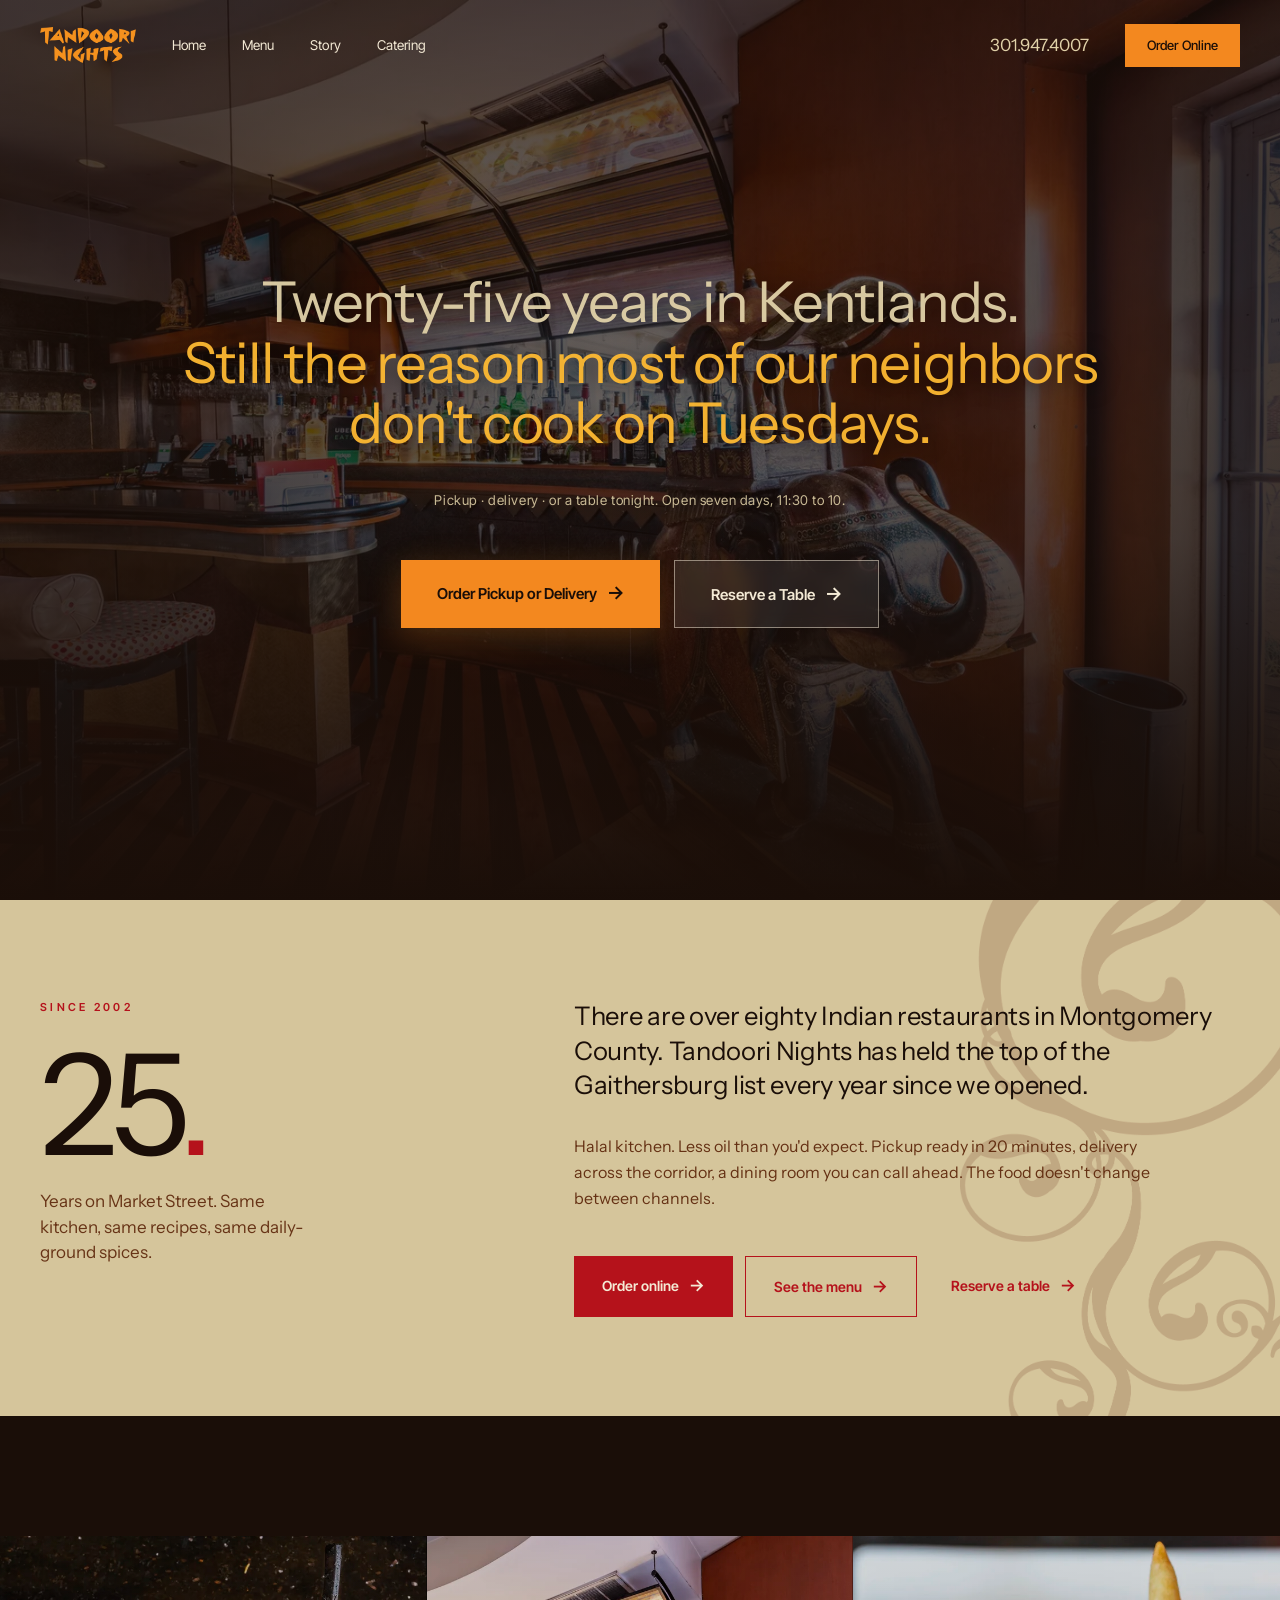
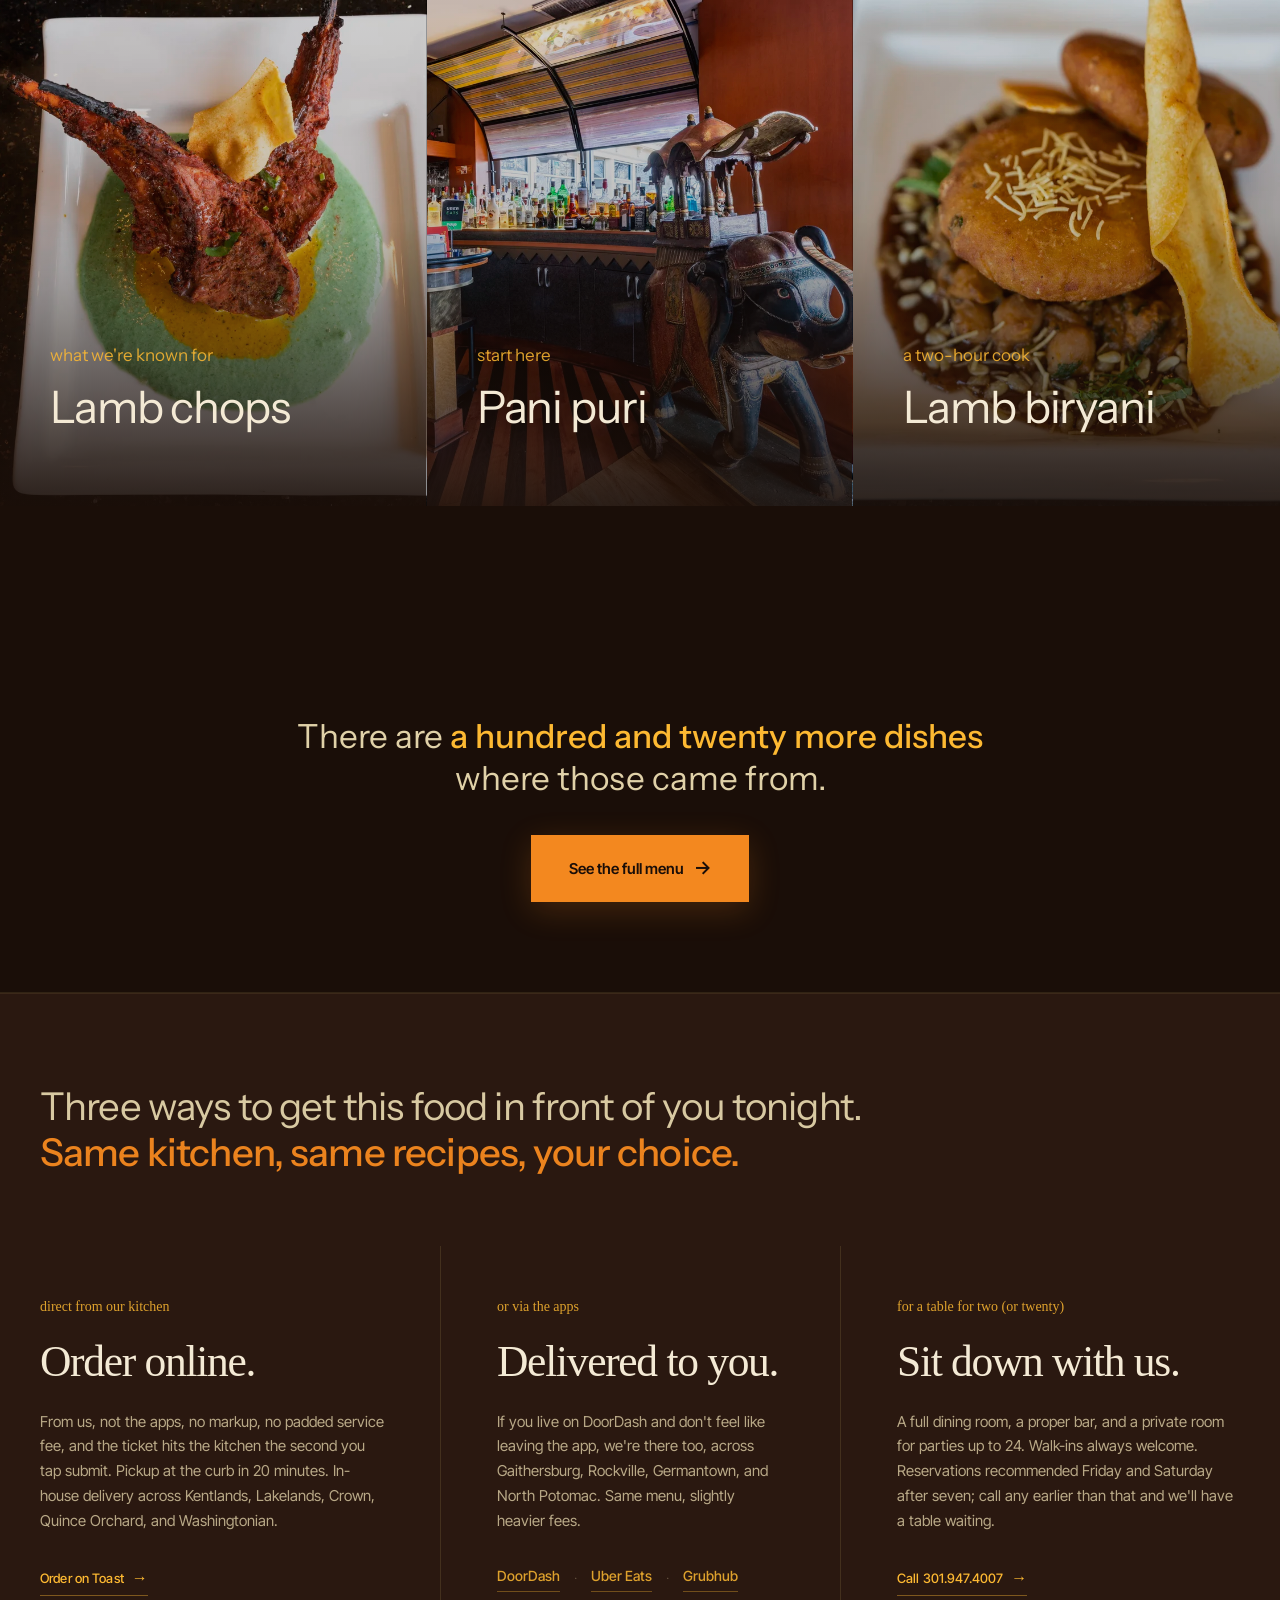
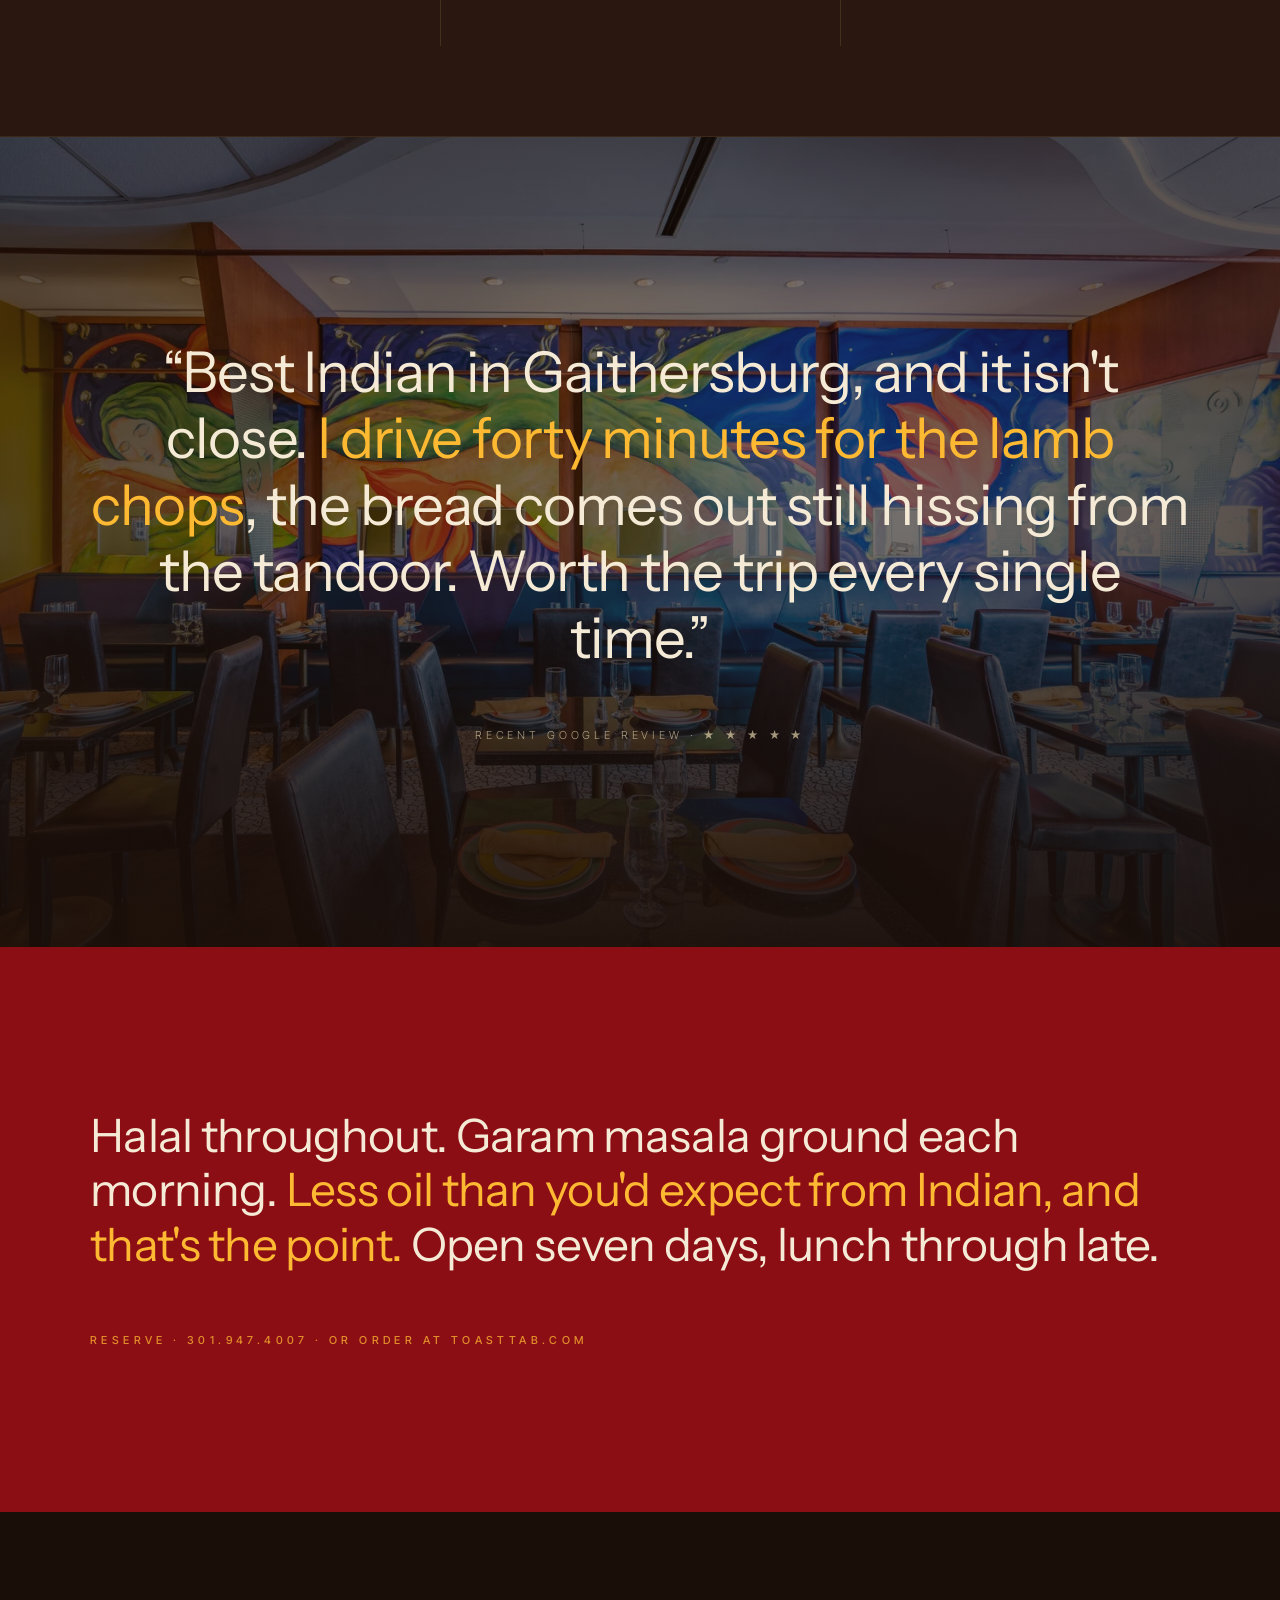
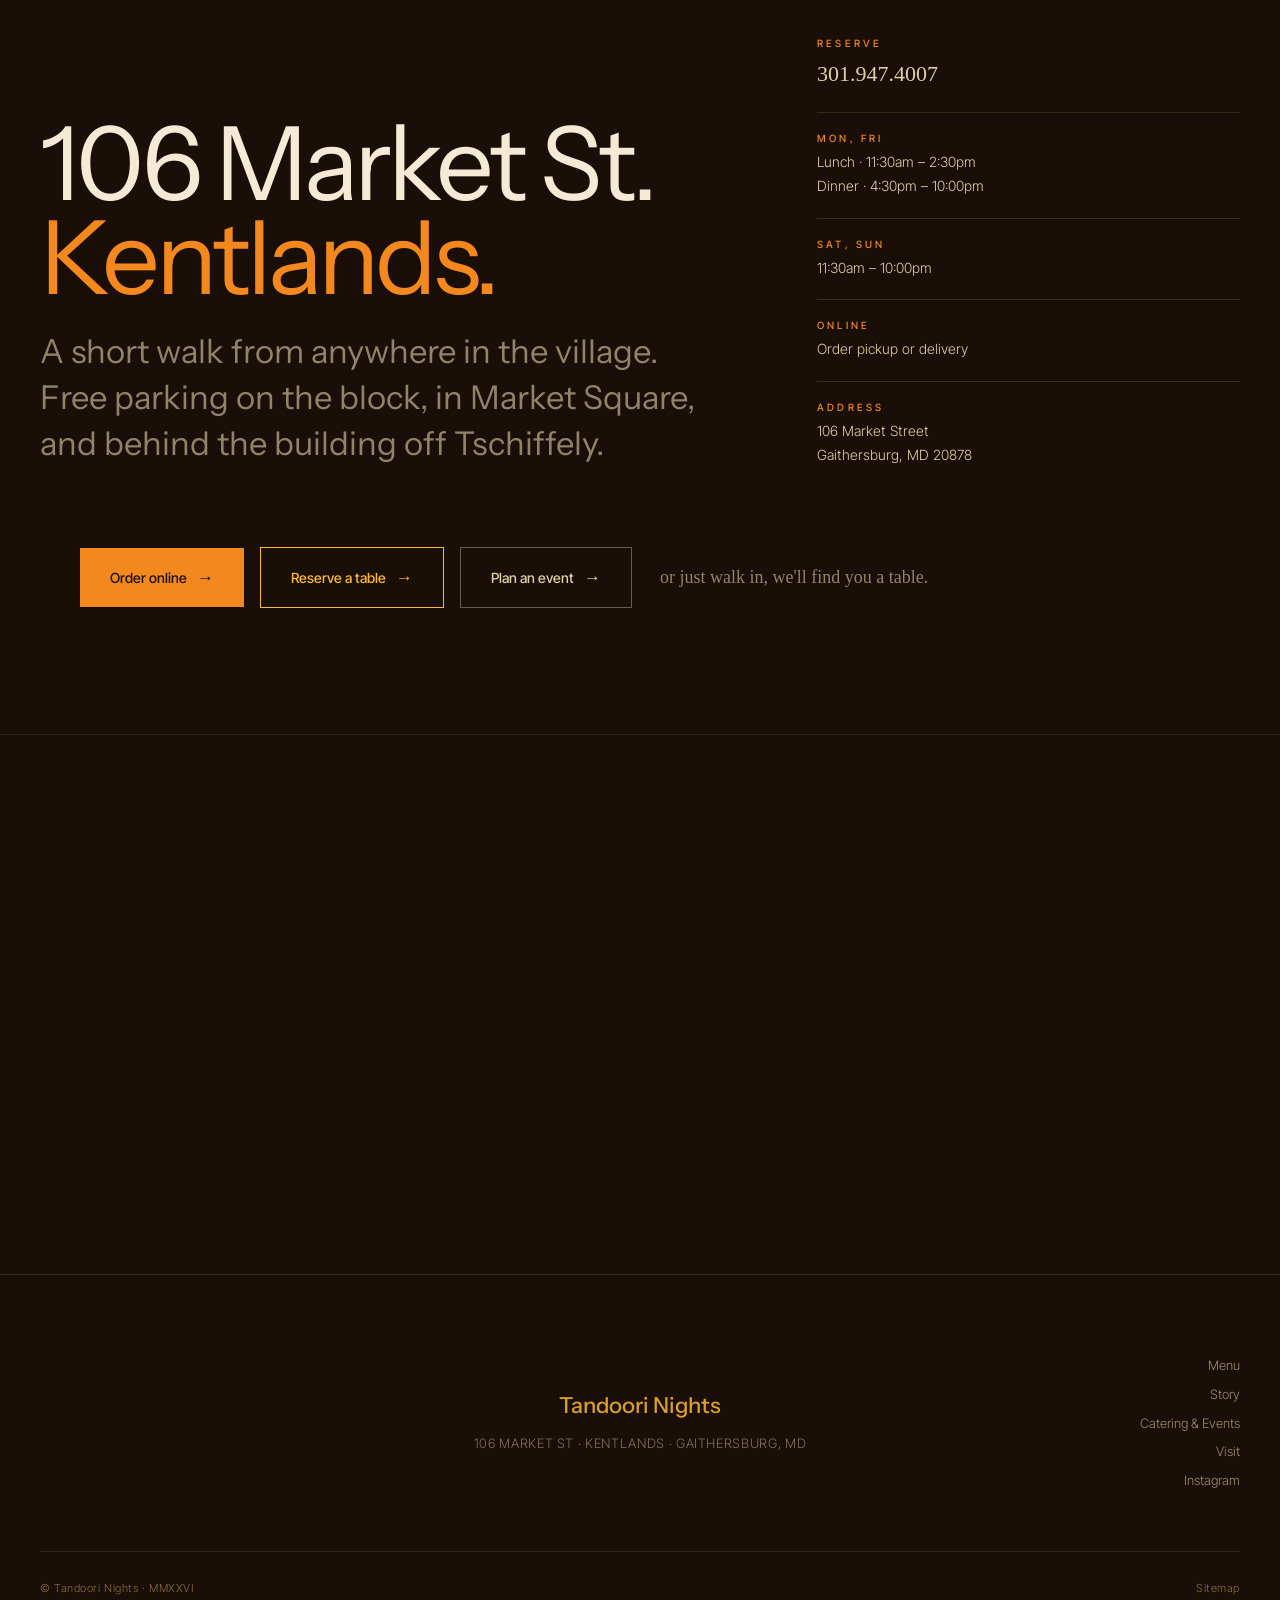
==== commit 9f2b9008: "Add Home link to nav and fix logo href on all pages" ====
--- a/index.html
+++ b/index.html
@@ -121,9 +121,10 @@
      ============================================================ -->
 <nav class="nav-min" id="nav">
   <div class="left">
-    <a href="/" class="mark" aria-label="Tandoori Nights, home">
+    <a href="index.html" class="mark" aria-label="Tandoori Nights, home">
       <img src="extracted/assets/logo-saffron.png" alt="Tandoori Nights" />
     </a>
+    <a href="index.html" class="lnk">Home</a>
     <a href="menu.html" class="lnk">Menu</a>
     <a href="about.html" class="lnk">Story</a>
     <a href="catering.html" class="lnk">Catering</a>
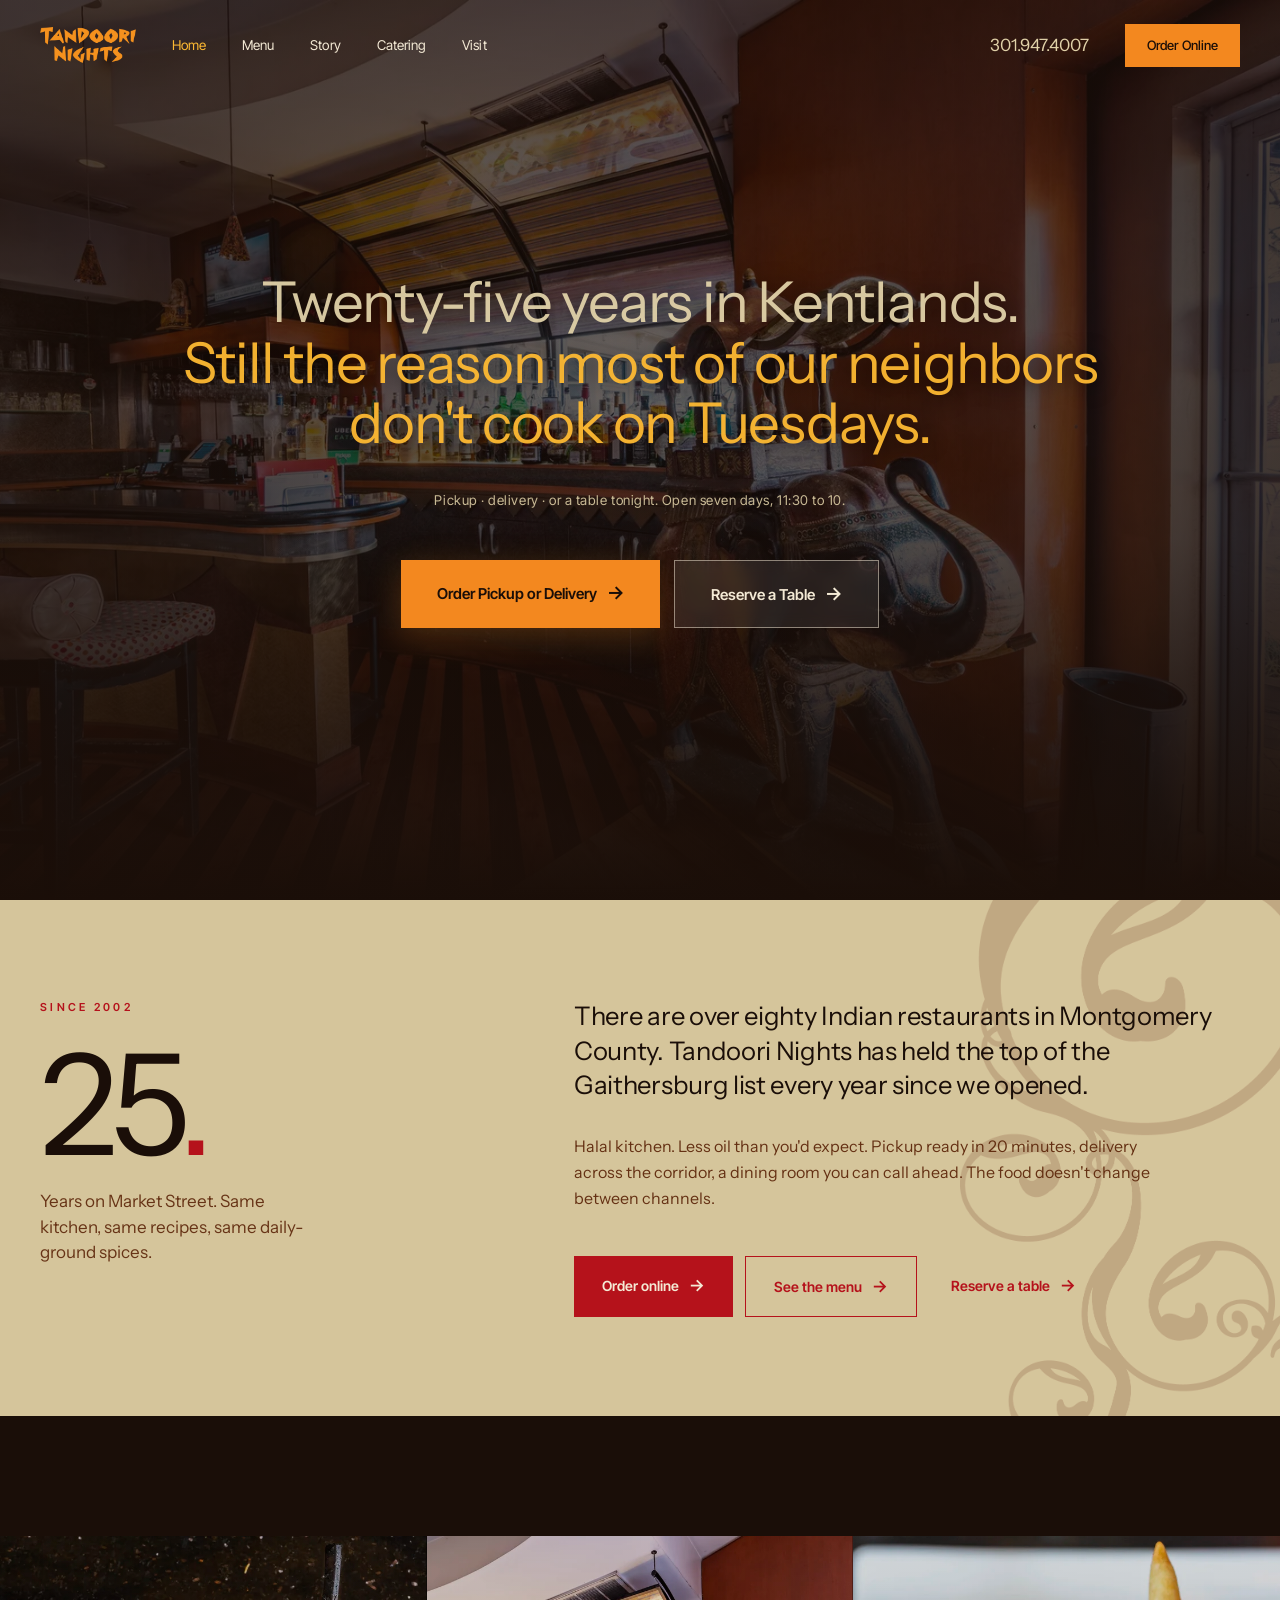
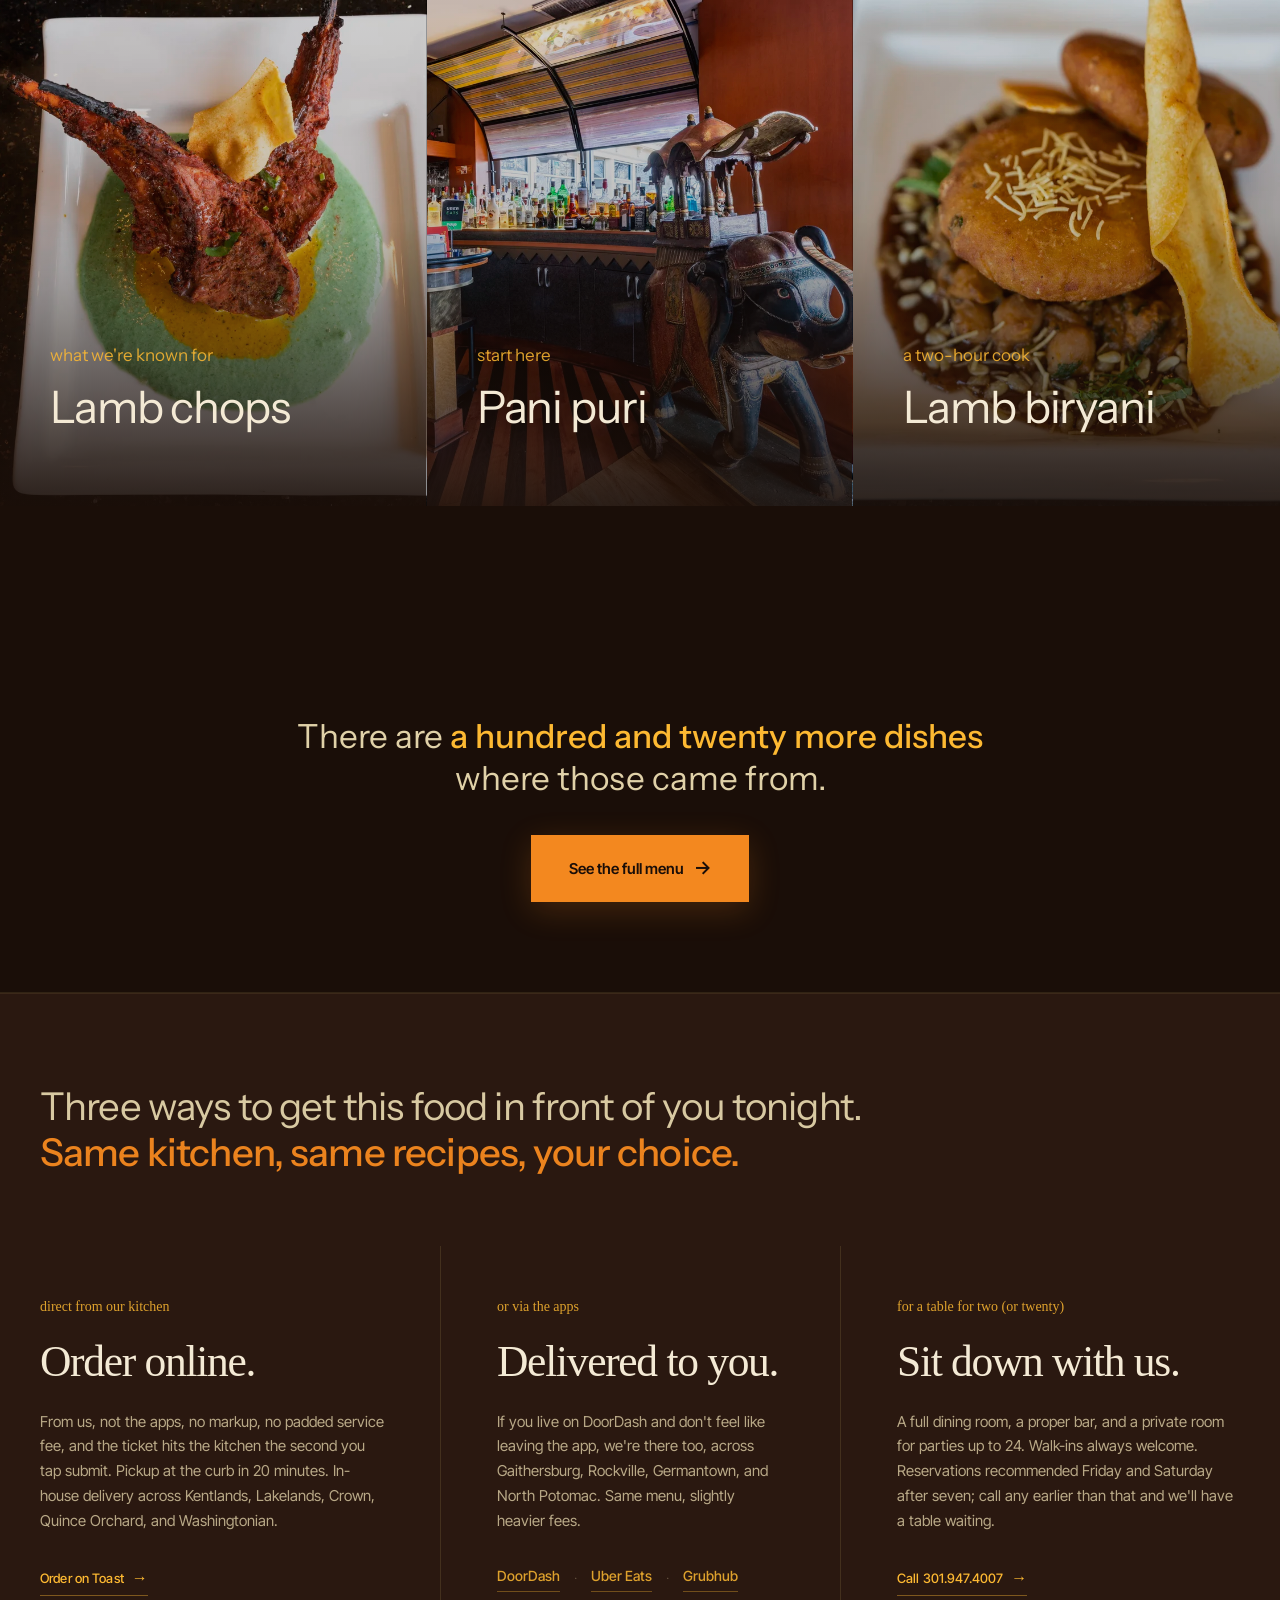
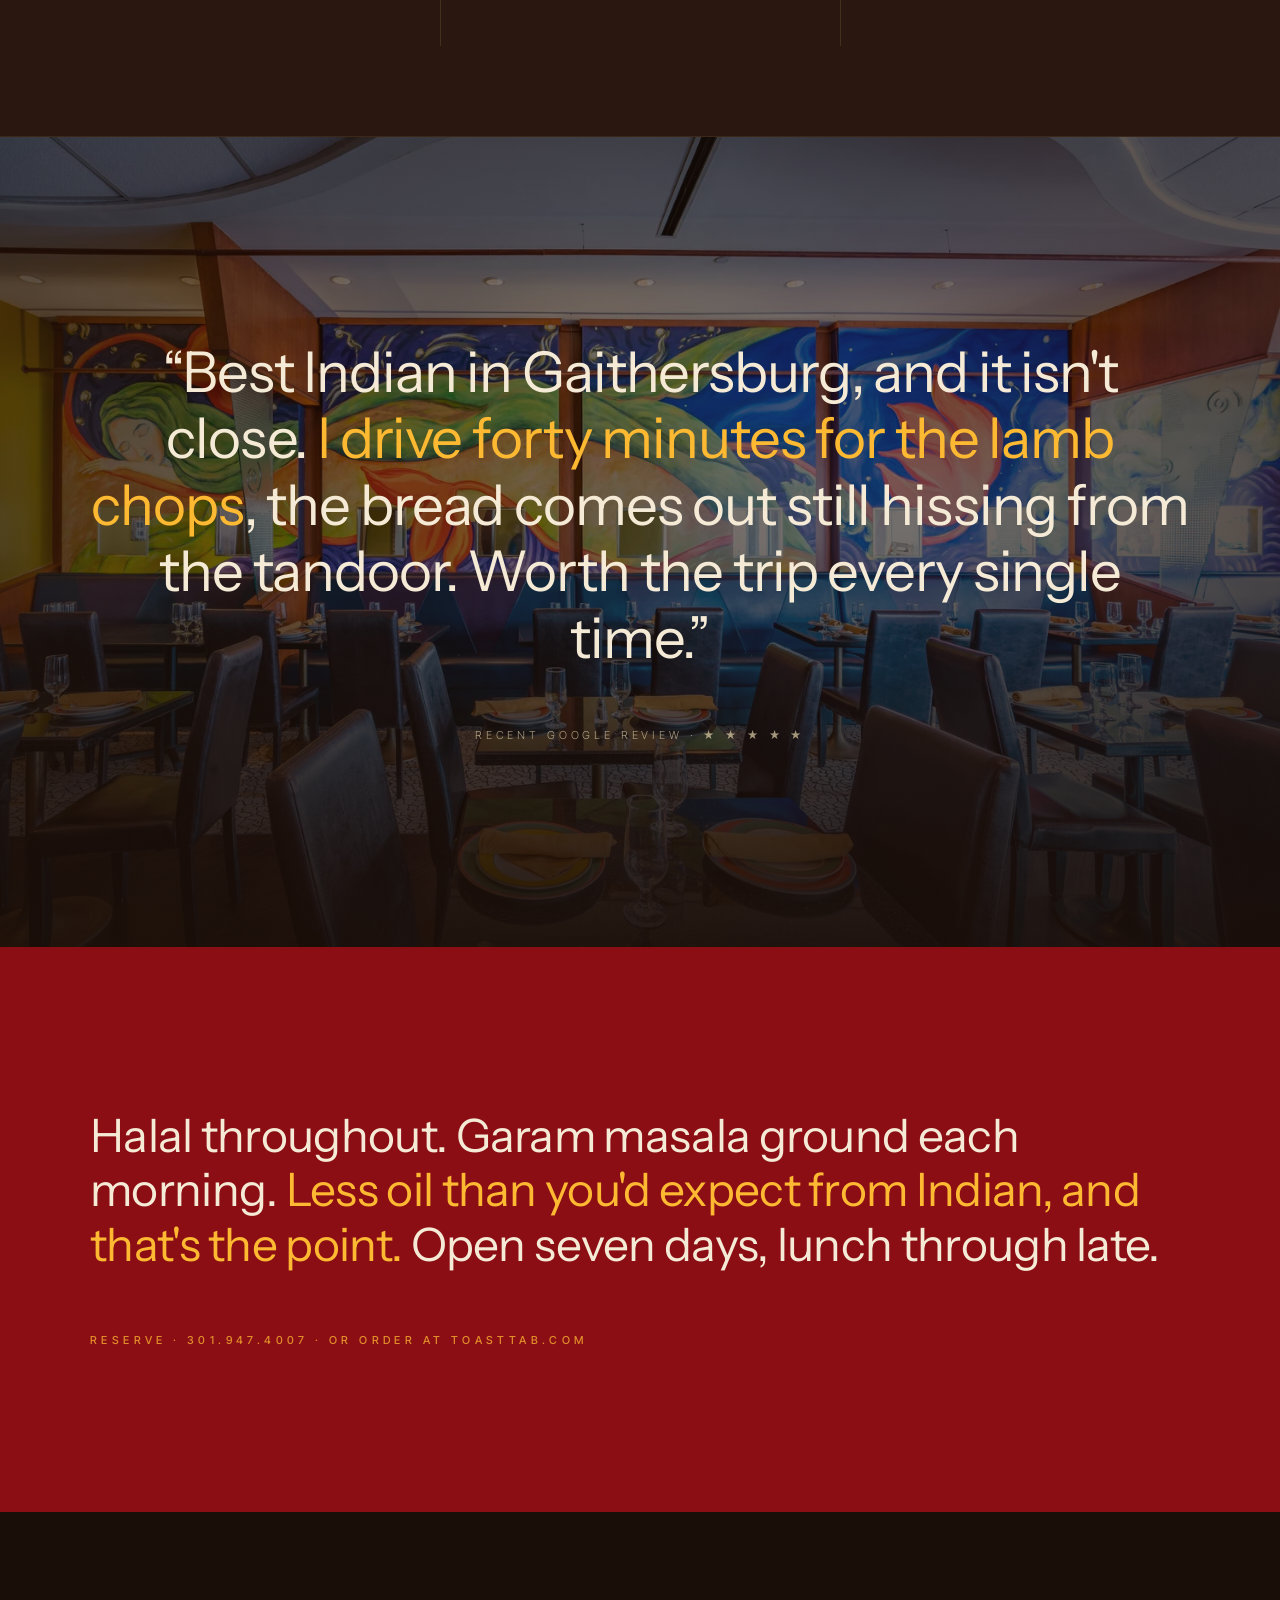
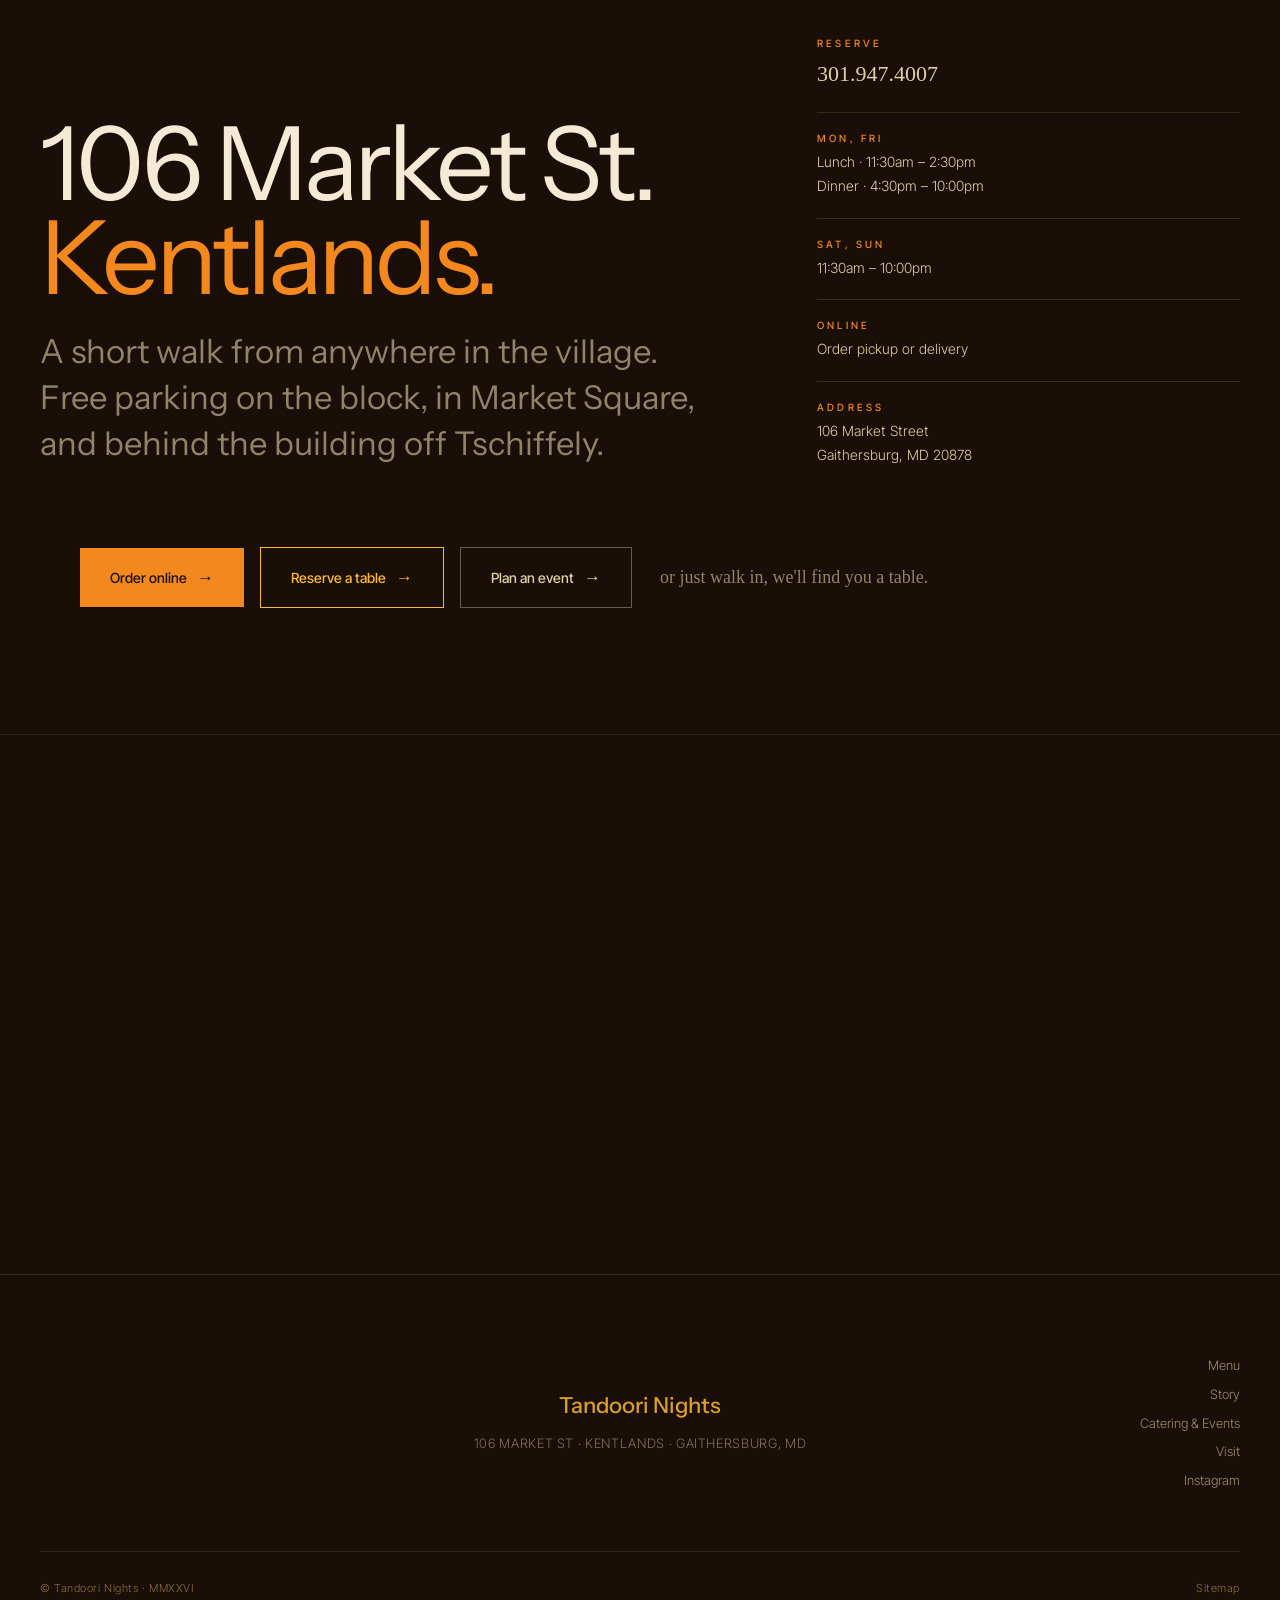
==== commit 70ea5ed1: "Unify nav across all pages — single nav-min component with active states" ====
--- a/index.html
+++ b/index.html
@@ -124,10 +124,11 @@
     <a href="index.html" class="mark" aria-label="Tandoori Nights, home">
       <img src="extracted/assets/logo-saffron.png" alt="Tandoori Nights" />
     </a>
-    <a href="index.html" class="lnk">Home</a>
+    <a href="index.html" class="lnk active">Home</a>
     <a href="menu.html" class="lnk">Menu</a>
     <a href="about.html" class="lnk">Story</a>
     <a href="catering.html" class="lnk">Catering</a>
+    <a href="visit.html" class="lnk">Visit</a>
   </div>
   <div class="right">
     <a href="tel:+13019474007" class="tel">301.947.4007</a>
--- a/styles.css
+++ b/styles.css
@@ -1569,6 +1569,7 @@
   transition: color 0.3s var(--easing);
 }
 .nav-min a.lnk:hover { color: var(--turmeric); }
+.nav-min a.lnk.active { color: var(--turmeric); }
 .nav-min .tel {
   font-family: 'Instrument Sans', 'Inter Tight', system-ui, sans-serif;
   font-style: normal;
